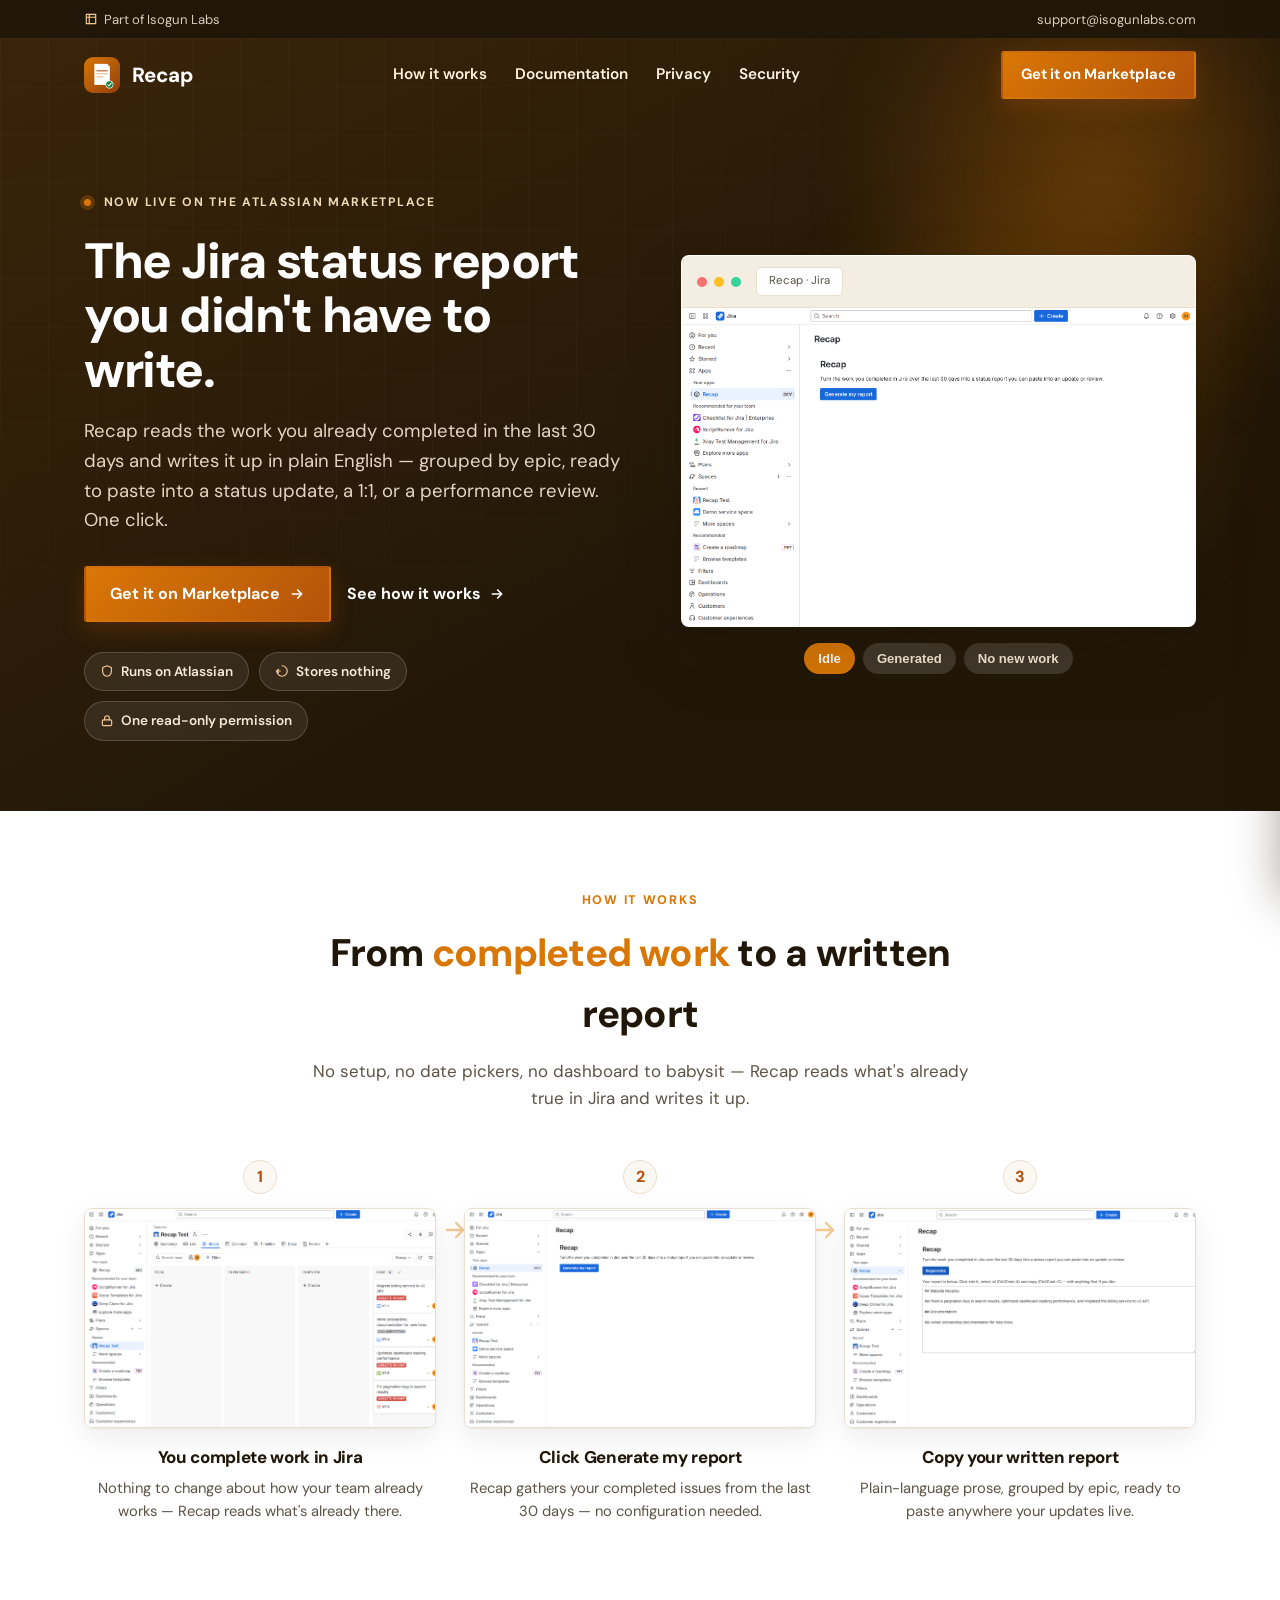
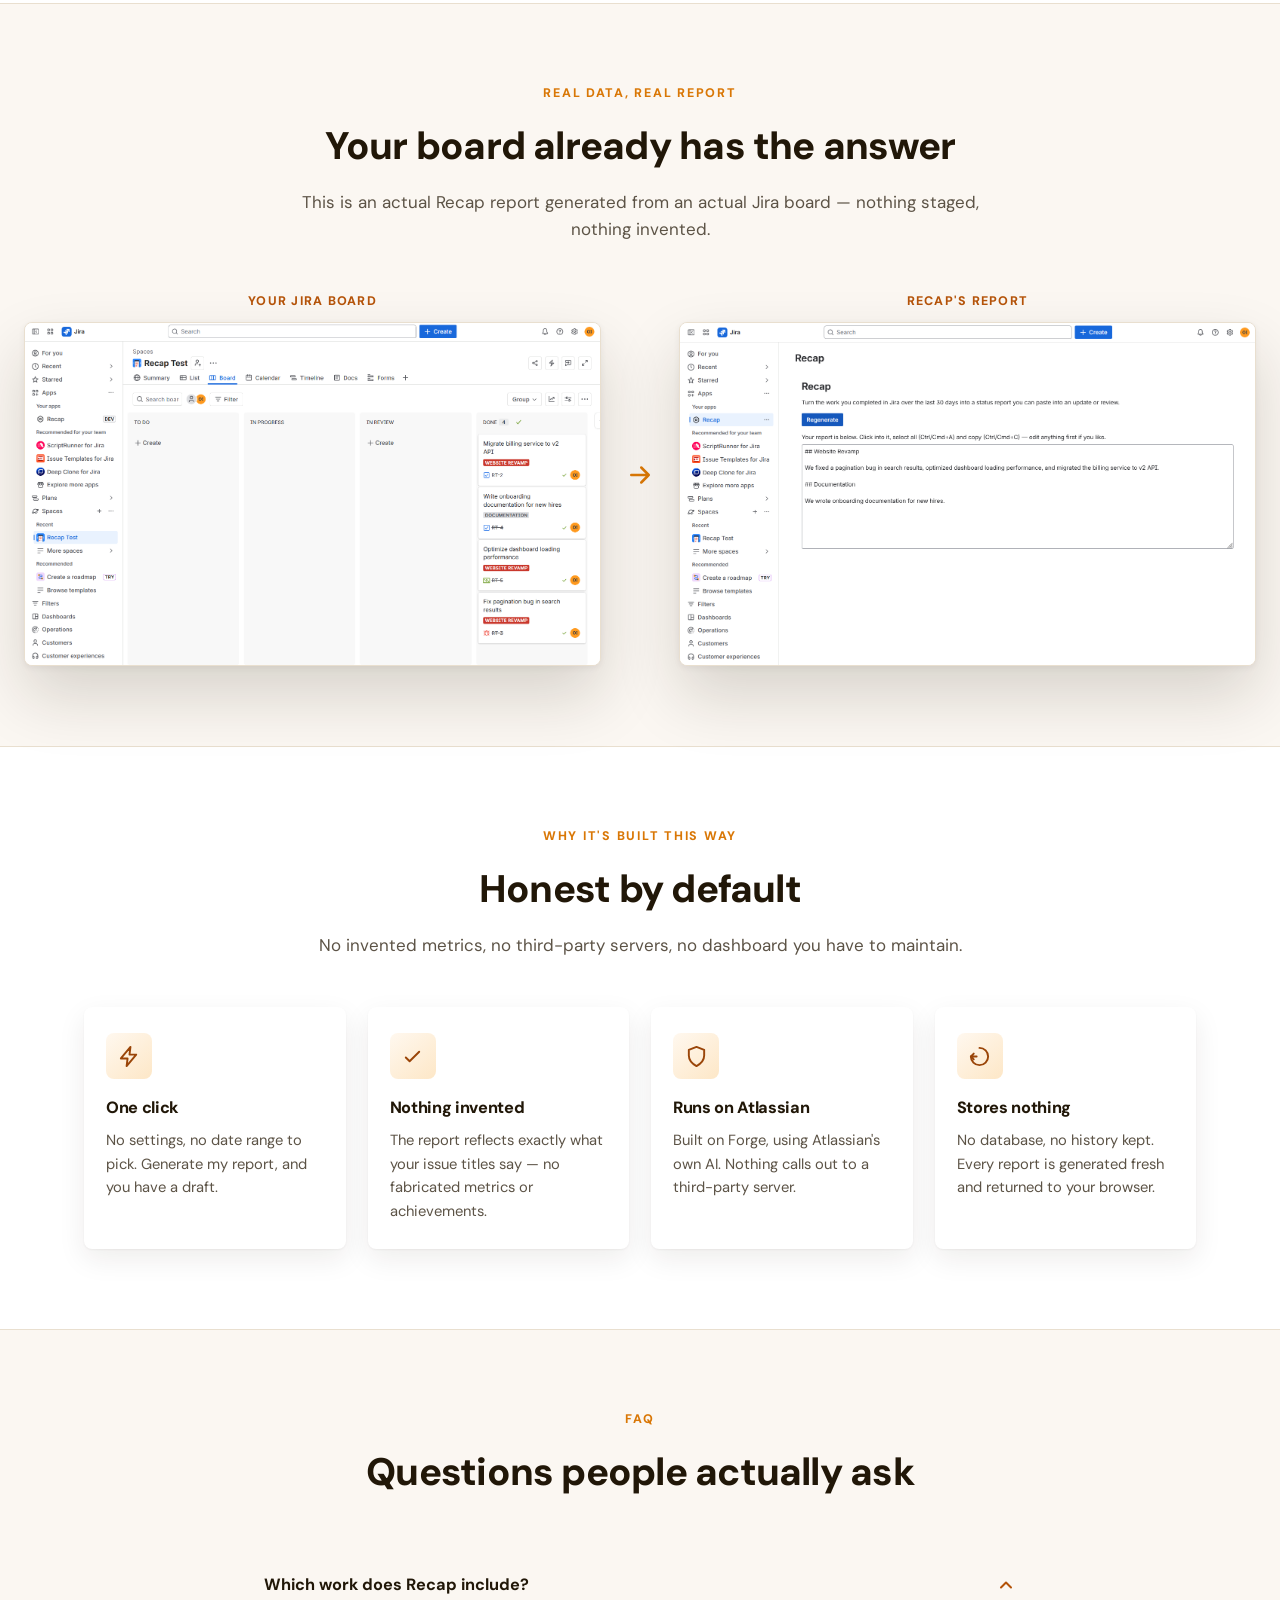
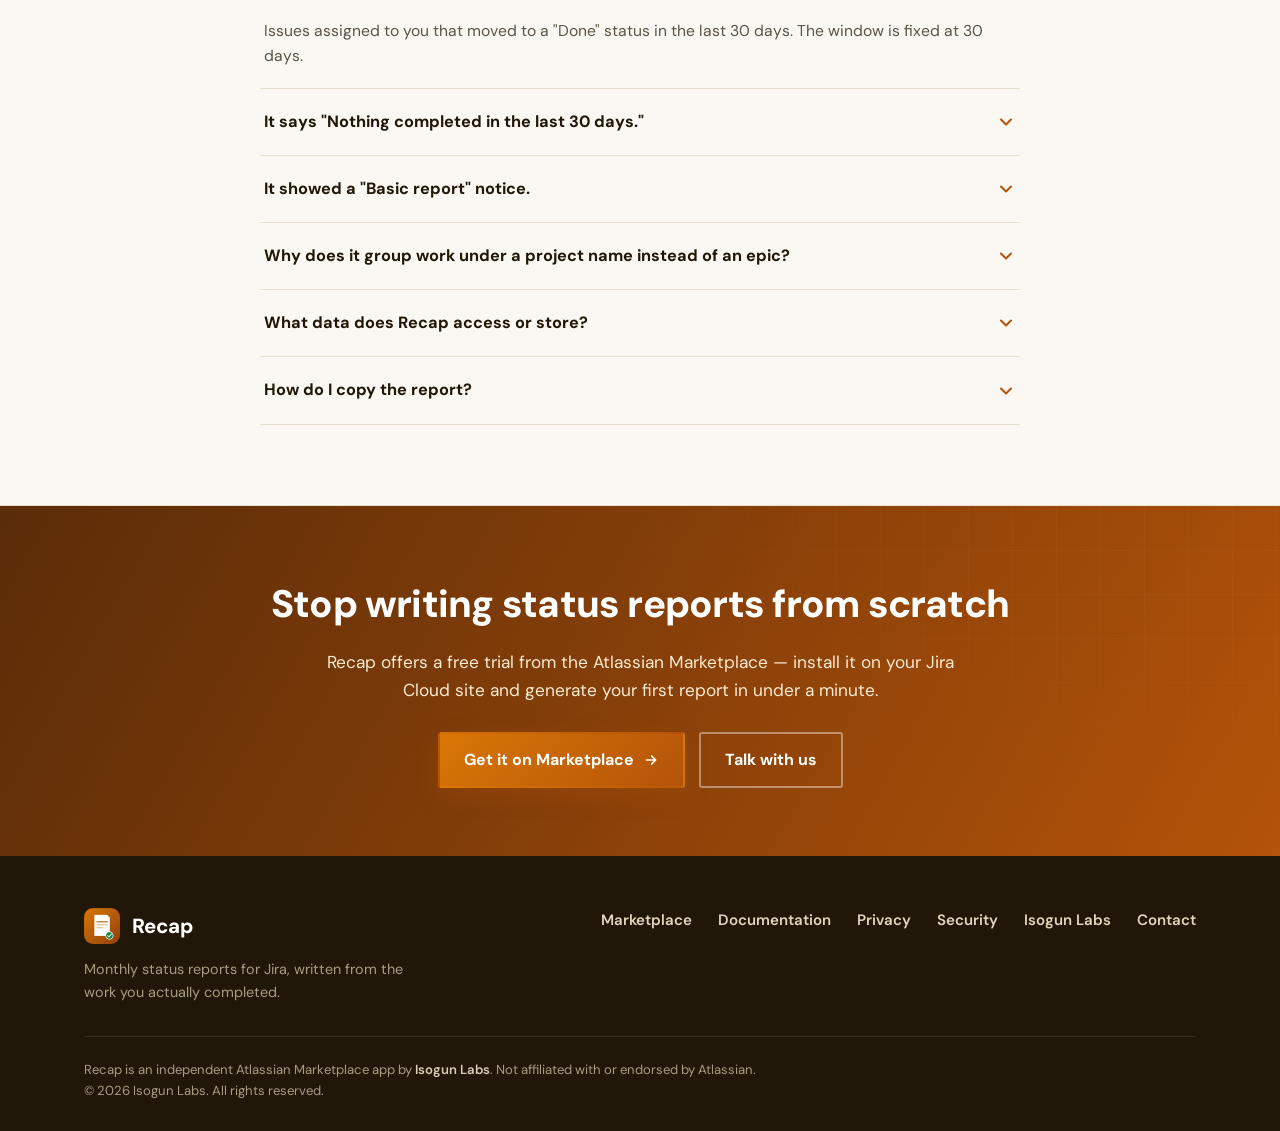
==== index.html @ 15d19c5f "Fix eyebrow dot detaching from text on mobile inline-flex was the wrong tool here: once the label te" ====
<!doctype html>
<html lang="en">
<head>
<meta charset="utf-8">
<meta name="viewport" content="width=device-width, initial-scale=1">
<meta name="color-scheme" content="light">
<meta name="author" content="Isogun Labs">
<meta name="theme-color" content="#211708">
<title>Recap — Jira Status Report App | One-Click Monthly Reports</title>
<meta name="description" content="Recap turns your completed Jira work into a written monthly status report in one click. Runs entirely on Atlassian, and stores nothing.">
<link rel="canonical" href="https://recap.isogunlabs.com/">

<meta property="og:type" content="website">
<meta property="og:title" content="Recap — Jira Status Report App">
<meta property="og:description" content="Turn completed Jira work into a written monthly status report in one click. Runs entirely on Atlassian and stores nothing.">
<meta property="og:url" content="https://recap.isogunlabs.com/">
<meta property="og:image" content="https://recap.isogunlabs.com/assets/img/recap-report.png">
<meta property="og:site_name" content="Recap">
<meta name="twitter:card" content="summary_large_image">
<meta name="twitter:site" content="@isogunlabs">
<meta name="twitter:title" content="Recap — Jira Status Report App">
<meta name="twitter:description" content="Turn completed Jira work into a written monthly status report in one click. Runs entirely on Atlassian and stores nothing.">
<meta name="twitter:image" content="https://recap.isogunlabs.com/assets/img/recap-report.png">

<link rel="icon" href="/assets/img/recap-logo.svg" type="image/svg+xml">
<link rel="icon" href="/assets/img/recap-logo-144.png" sizes="144x144" type="image/png">
<link rel="apple-touch-icon" href="/assets/img/recap-logo-144.png">

<link rel="preload" as="font" type="font/woff2" href="/assets/fonts/dm-sans-latin.woff2" crossorigin>
<link rel="preload" as="image" fetchpriority="high" href="/assets/img/recap-idle.png">

<script type="application/ld+json">
{
  "@context": "https://schema.org",
  "@graph": [
    {
      "@type": "SoftwareApplication",
      "name": "Recap — Monthly Status Reports for Jira",
      "applicationCategory": "BusinessApplication",
      "operatingSystem": "Atlassian Jira Cloud",
      "url": "https://recap.isogunlabs.com/",
      "installUrl": "https://marketplace.atlassian.com/2146687861",
      "downloadUrl": "https://marketplace.atlassian.com/2146687861",
      "image": "https://recap.isogunlabs.com/assets/img/recap-report.png",
      "description": "Recap turns your completed Jira work from the last 30 days into a written monthly status report in one click — grouped by epic, ready to paste into a status update or performance review. Runs entirely on Atlassian and stores nothing.",
      "publisher": { "@type": "Organization", "name": "Isogun Labs", "url": "https://isogunlabs.com/" }
    },
    {
      "@type": "FAQPage",
      "mainEntity": [
        {
          "@type": "Question", "name": "Which work does Recap include?",
          "acceptedAnswer": { "@type": "Answer", "text": "Issues assigned to you that moved to a \"Done\" status in the last 30 days. The window is fixed at 30 days." }
        },
        {
          "@type": "Question", "name": "It says “Nothing completed in the last 30 days.”",
          "acceptedAnswer": { "@type": "Answer", "text": "That means no issues assigned to you reached a Done status in that window. Recap won’t invent a report — complete some work and generate again." }
        },
        {
          "@type": "Question", "name": "What data does Recap access or store?",
          "acceptedAnswer": { "@type": "Answer", "text": "It reads only your completed issues’ titles, epic or project, and completion date, using a single read-only permission — and it stores nothing." }
        },
        {
          "@type": "Question", "name": "Why does it group work under a project name instead of an epic?",
          "acceptedAnswer": { "@type": "Answer", "text": "Issues that aren’t linked to an epic are grouped under their project instead, so nothing is dropped." }
        }
      ]
    }
  ]
}
</script>

<link rel="stylesheet" href="/assets/css/site.css?v=9">
</head>
<body>

<div class="util">
  <div class="wrap">
    <div class="u-left">
      <svg viewBox="0 0 24 24" fill="none" stroke="currentColor" stroke-width="2" stroke-linecap="round" stroke-linejoin="round" aria-hidden="true"><path d="M4 4h16v16H4z"/><path d="M4 9h16M9 4v16"/></svg>
      <a href="https://isogunlabs.com/">Part of Isogun Labs</a>
    </div>
    <div class="u-right"><a href="mailto:support@isogunlabs.com">support@isogunlabs.com</a></div>
  </div>
</div>

<nav class="nav">
  <div class="wrap">
    <a class="logo" href="/">
      <img src="/assets/img/recap-logo-144.png" alt="" width="36" height="36">
      <b>Recap</b>
    </a>
    <div class="nav-mid">
      <a href="#how">How it works</a>
      <a href="docs.html">Documentation</a>
      <a href="privacy.html">Privacy</a>
      <a href="security.html">Security</a>
    </div>
    <div class="nav-right">
      <a class="btn btn-amber btn-sm" href="https://marketplace.atlassian.com/2146687861" target="_blank" rel="noopener">Get it on Marketplace</a>
      <button class="hamburger" aria-label="Open menu" aria-expanded="false" aria-controls="mobile-drawer">
        <span></span><span></span><span></span>
      </button>
    </div>
  </div>
</nav>

<div class="drawer-overlay"></div>
<aside class="drawer" id="mobile-drawer">
  <div class="d-head">
    <a class="logo" href="/">
      <img src="/assets/img/recap-logo-144.png" alt="" width="32" height="32">
      <b>Recap</b>
    </a>
    <button class="d-close" aria-label="Close menu">
      <svg viewBox="0 0 24 24" fill="none" stroke="currentColor" stroke-width="2.2" stroke-linecap="round" stroke-linejoin="round"><path d="M6 6l12 12M18 6 6 18"/></svg>
    </button>
  </div>
  <nav>
    <a class="d-link" href="#how">How it works</a>
    <a class="d-link" href="docs.html">Documentation</a>
    <a class="d-link" href="privacy.html">Privacy</a>
    <a class="d-link" href="security.html">Security</a>
  </nav>
  <a class="btn btn-amber" href="https://marketplace.atlassian.com/2146687861" target="_blank" rel="noopener">Get it on Marketplace</a>
</aside>

<header class="hero">
  <div class="hero-facets" aria-hidden="true"></div>
  <div class="hero-glow" aria-hidden="true"></div>
  <div class="wrap">
    <div class="hero-copy">
      <span class="eyebrow"><span class="dot"></span> Now live on the Atlassian Marketplace</span>
      <h1>The Jira status report you didn't have to write.</h1>
      <p class="lead">Recap reads the work you already completed in the last 30 days and writes it up in plain English — grouped by epic, ready to paste into a status update, a 1:1, or a performance review. One click.</p>
      <div class="hero-actions">
        <a class="btn btn-amber" href="https://marketplace.atlassian.com/2146687861" target="_blank" rel="noopener">Get it on Marketplace
          <svg aria-hidden="true" viewBox="0 0 24 24" fill="none" stroke="currentColor" stroke-width="2.5" stroke-linecap="round" stroke-linejoin="round"><path d="M5 12h14M13 6l6 6-6 6"/></svg>
        </a>
        <a class="btn-text" href="#how">See how it works
          <svg aria-hidden="true" viewBox="0 0 24 24" fill="none" stroke="currentColor" stroke-width="2.5" stroke-linecap="round" stroke-linejoin="round"><path d="M5 12h14M13 6l6 6-6 6"/></svg>
        </a>
      </div>
      <ul class="trust-chips">
        <li><svg viewBox="0 0 24 24" fill="none" stroke="currentColor" stroke-width="2" stroke-linecap="round" stroke-linejoin="round" aria-hidden="true"><path d="M12 3 4.5 6v6c0 5 3.4 8.5 7.5 9 4.1-.5 7.5-4 7.5-9V6L12 3Z"/></svg> Runs on Atlassian</li>
        <li><svg viewBox="0 0 24 24" fill="none" stroke="currentColor" stroke-width="2" stroke-linecap="round" stroke-linejoin="round" aria-hidden="true"><path d="M3 12a9 9 0 1 0 9-9"/><path d="M3 12h6M3 12l3-3M3 12l3 3"/></svg> Stores nothing</li>
        <li><svg viewBox="0 0 24 24" fill="none" stroke="currentColor" stroke-width="2" stroke-linecap="round" stroke-linejoin="round" aria-hidden="true"><rect x="4" y="10" width="16" height="10" rx="2"/><path d="M8 10V7a4 4 0 0 1 8 0v3"/></svg> One read-only permission</li>
      </ul>
    </div>

    <div class="showcase-frame">
      <div class="mock">
        <div class="bar" aria-hidden="true"><i class="r"></i><i class="y"></i><i class="g"></i><span class="url">Recap · Jira</span></div>
        <div class="shot-stage">
          <img class="active" src="/assets/img/recap-idle.png" width="1523" height="943" alt="Recap's idle screen in Jira, showing a single Generate my report button." loading="eager" fetchpriority="high" decoding="async">
          <img src="/assets/img/recap-report.png" width="1522" height="907" alt="Recap showing a generated status report grouped under Website Revamp and Documentation, ready to copy.">
          <img src="/assets/img/recap-empty.png" width="1519" height="881" alt="Recap's empty state, saying nothing was completed in the last 30 days.">
        </div>
      </div>
      <div class="shot-tabs">
        <button class="active" type="button">Idle</button>
        <button type="button">Generated</button>
        <button type="button">No new work</button>
      </div>
    </div>
  </div>
</header>

<section class="block reveal" id="how">
  <div class="wrap">
    <div class="section-head">
      <div class="kicker">How it works</div>
      <h2>From <span class="amber">completed work</span> to a written report</h2>
      <p>No setup, no date pickers, no dashboard to babysit — Recap reads what's already true in Jira and writes it up.</p>
    </div>
    <div class="flow">
      <div class="flow-step">
        <div class="num">1</div>
        <div class="flow-shot"><img src="/assets/img/board-done.png" width="1521" height="907" alt="A Jira board's Done column showing four completed tickets." loading="lazy" decoding="async"></div>
        <h3>You complete work in Jira</h3>
        <p>Nothing to change about how your team already works — Recap reads what's already there.</p>
      </div>
      <div class="flow-arrow" style="left:calc(33.33% - 14px);" aria-hidden="true">
        <svg viewBox="0 0 24 24" fill="none" stroke="currentColor" stroke-width="2" stroke-linecap="round" stroke-linejoin="round"><path d="M5 12h14M13 6l6 6-6 6"/></svg>
      </div>
      <div class="flow-step">
        <div class="num">2</div>
        <div class="flow-shot"><img src="/assets/img/recap-idle.png" width="1523" height="943" alt="Clicking Generate my report inside Recap in Jira." loading="lazy" decoding="async"></div>
        <h3>Click Generate my report</h3>
        <p>Recap gathers your completed issues from the last 30 days — no configuration needed.</p>
      </div>
      <div class="flow-arrow" style="left:calc(66.66% - 14px);" aria-hidden="true">
        <svg viewBox="0 0 24 24" fill="none" stroke="currentColor" stroke-width="2" stroke-linecap="round" stroke-linejoin="round"><path d="M5 12h14M13 6l6 6-6 6"/></svg>
      </div>
      <div class="flow-step">
        <div class="num">3</div>
        <div class="flow-shot"><img src="/assets/img/recap-report.png" width="1522" height="907" alt="A finished status report generated by Recap, grouped by epic." loading="lazy" decoding="async"></div>
        <h3>Copy your written report</h3>
        <p>Plain-language prose, grouped by epic, ready to paste anywhere your updates live.</p>
      </div>
    </div>
  </div>
</section>

<section class="block reveal" style="background:var(--panel); border-top:1px solid var(--line); border-bottom:1px solid var(--line);">
  <div class="wrap wrap-wide">
    <div class="section-head">
      <div class="kicker">Real data, real report</div>
      <h2>Your board already has the answer</h2>
      <p>This is an actual Recap report generated from an actual Jira board — nothing staged, nothing invented.</p>
    </div>
    <div class="split">
      <div>
        <div class="split-label">Your Jira board</div>
        <div class="split-shot"><img src="/assets/img/board-done.png" width="1521" height="907" alt="Jira Done column with tickets: migrate billing service to v2 API, write onboarding documentation, optimize dashboard loading performance, fix pagination bug in search results." loading="lazy" decoding="async"></div>
      </div>
      <div class="split-arrow" aria-hidden="true">
        <svg viewBox="0 0 24 24" fill="none" stroke="currentColor" stroke-width="2" stroke-linecap="round" stroke-linejoin="round"><path d="M5 12h14M13 6l6 6-6 6"/></svg>
      </div>
      <div>
        <div class="split-label">Recap's report</div>
        <div class="split-shot"><img src="/assets/img/recap-report.png" width="1522" height="907" alt="Recap's written report describing the same four tickets in plain English, grouped by Website Revamp and Documentation." loading="lazy" decoding="async"></div>
      </div>
    </div>
  </div>
</section>

<section class="block reveal">
  <div class="wrap">
    <div class="section-head">
      <div class="kicker">Why it's built this way</div>
      <h2>Honest by default</h2>
      <p>No invented metrics, no third-party servers, no dashboard you have to maintain.</p>
    </div>
    <div class="principles">
      <div class="principle">
        <div class="ic" aria-hidden="true"><svg viewBox="0 0 24 24" fill="none" stroke="currentColor" stroke-width="2" stroke-linecap="round" stroke-linejoin="round"><path d="M13 2 3 14h7l-1 8 10-12h-7l1-8Z"/></svg></div>
        <h3>One click</h3>
        <p>No settings, no date range to pick. Generate my report, and you have a draft.</p>
      </div>
      <div class="principle">
        <div class="ic" aria-hidden="true"><svg viewBox="0 0 24 24" fill="none" stroke="currentColor" stroke-width="2" stroke-linecap="round" stroke-linejoin="round"><path d="m5 13 4 4L19 7"/></svg></div>
        <h3>Nothing invented</h3>
        <p>The report reflects exactly what your issue titles say — no fabricated metrics or achievements.</p>
      </div>
      <div class="principle">
        <div class="ic" aria-hidden="true"><svg viewBox="0 0 24 24" fill="none" stroke="currentColor" stroke-width="2" stroke-linecap="round" stroke-linejoin="round"><path d="M12 2 4 5v6c0 5 3.4 8.5 8 11 4.6-2.5 8-6 8-11V5l-8-3Z"/></svg></div>
        <h3>Runs on Atlassian</h3>
        <p>Built on Forge, using Atlassian's own AI. Nothing calls out to a third-party server.</p>
      </div>
      <div class="principle">
        <div class="ic" aria-hidden="true"><svg viewBox="0 0 24 24" fill="none" stroke="currentColor" stroke-width="2" stroke-linecap="round" stroke-linejoin="round"><path d="M3 12a9 9 0 1 0 9-9"/><path d="M3 12h6M3 12l3-3M3 12l3 3"/></svg></div>
        <h3>Stores nothing</h3>
        <p>No database, no history kept. Every report is generated fresh and returned to your browser.</p>
      </div>
    </div>
  </div>
</section>

<section class="block reveal" style="background:var(--panel); border-top:1px solid var(--line); border-bottom:1px solid var(--line);">
  <div class="wrap">
    <div class="section-head">
      <div class="kicker">FAQ</div>
      <h2>Questions people actually ask</h2>
    </div>
    <div class="faq-list">
      <details class="faq-item" open>
        <summary>Which work does Recap include?
          <svg class="chev" viewBox="0 0 24 24" fill="none" stroke="currentColor" stroke-width="2.4" stroke-linecap="round" stroke-linejoin="round" aria-hidden="true"><path d="m6 9 6 6 6-6"/></svg>
        </summary>
        <p>Issues assigned to you that moved to a "Done" status in the last 30 days. The window is fixed at 30 days.</p>
      </details>
      <details class="faq-item">
        <summary>It says "Nothing completed in the last 30 days."
          <svg class="chev" viewBox="0 0 24 24" fill="none" stroke="currentColor" stroke-width="2.4" stroke-linecap="round" stroke-linejoin="round" aria-hidden="true"><path d="m6 9 6 6 6-6"/></svg>
        </summary>
        <p>That means no issues assigned to you reached a Done status in that window. Recap won't invent a report — complete some work and generate again.</p>
      </details>
      <details class="faq-item">
        <summary>It showed a "Basic report" notice.
          <svg class="chev" viewBox="0 0 24 24" fill="none" stroke="currentColor" stroke-width="2.4" stroke-linecap="round" stroke-linejoin="round" aria-hidden="true"><path d="m6 9 6 6 6-6"/></svg>
        </summary>
        <p>If the AI writer is momentarily unavailable, Recap falls back to a plain summary of your completed work so you're never left empty-handed. Try again in a moment for the written version.</p>
      </details>
      <details class="faq-item">
        <summary>Why does it group work under a project name instead of an epic?
          <svg class="chev" viewBox="0 0 24 24" fill="none" stroke="currentColor" stroke-width="2.4" stroke-linecap="round" stroke-linejoin="round" aria-hidden="true"><path d="m6 9 6 6 6-6"/></svg>
        </summary>
        <p>Issues that aren't linked to an epic (no parent) are grouped under their project instead, so nothing is dropped.</p>
      </details>
      <details class="faq-item">
        <summary>What data does Recap access or store?
          <svg class="chev" viewBox="0 0 24 24" fill="none" stroke="currentColor" stroke-width="2.4" stroke-linecap="round" stroke-linejoin="round" aria-hidden="true"><path d="m6 9 6 6 6-6"/></svg>
        </summary>
        <p>It reads only your completed issues' titles, epic or project, and completion date, using a single read-only permission — and it stores nothing. See the <a href="privacy.html">privacy policy</a> for detail.</p>
      </details>
      <details class="faq-item">
        <summary>How do I copy the report?
          <svg class="chev" viewBox="0 0 24 24" fill="none" stroke="currentColor" stroke-width="2.4" stroke-linecap="round" stroke-linejoin="round" aria-hidden="true"><path d="m6 9 6 6 6-6"/></svg>
        </summary>
        <p>Click inside the report box, press Ctrl/Cmd&nbsp;+&nbsp;A to select all, then Ctrl/Cmd&nbsp;+&nbsp;C to copy.</p>
      </details>
    </div>
  </div>
</section>

<section class="cta reveal">
  <div class="cta-facets" aria-hidden="true"></div>
  <div class="wrap">
    <h2>Stop writing status reports from scratch</h2>
    <p>Recap offers a free trial from the Atlassian Marketplace — install it on your Jira Cloud site and generate your first report in under a minute.</p>
    <div class="cta-actions">
      <a class="btn btn-amber" href="https://marketplace.atlassian.com/2146687861" target="_blank" rel="noopener">Get it on Marketplace
        <svg aria-hidden="true" viewBox="0 0 24 24" fill="none" stroke="currentColor" stroke-width="2.5" stroke-linecap="round" stroke-linejoin="round"><path d="M5 12h14M13 6l6 6-6 6"/></svg>
      </a>
      <a class="btn btn-ghost-light" href="mailto:support@isogunlabs.com">Talk with us</a>
    </div>
  </div>
</section>

<footer>
  <div class="wrap">
    <div class="foot-top">
      <div class="foot-brand">
        <a class="logo" href="/">
          <img src="/assets/img/recap-logo-144.png" alt="" width="32" height="32">
          <b>Recap</b>
        </a>
        <p>Monthly status reports for Jira, written from the work you actually completed.</p>
      </div>
      <div class="foot-links">
        <a href="https://marketplace.atlassian.com/2146687861" target="_blank" rel="noopener">Marketplace</a>
        <a href="docs.html">Documentation</a>
        <a href="privacy.html">Privacy</a>
        <a href="security.html">Security</a>
        <a href="https://isogunlabs.com/">Isogun Labs</a>
        <a href="mailto:support@isogunlabs.com">Contact</a>
      </div>
    </div>
    <div class="foot-bottom">
      Recap is an independent Atlassian Marketplace app by <a href="https://isogunlabs.com/">Isogun Labs</a>. Not affiliated with or endorsed by Atlassian.<br>
      © 2026 Isogun Labs. All rights reserved.
    </div>
  </div>
</footer>

<script src="/assets/js/site.js?v=9" defer></script>
</body>
</html>
---- assets/css/site.css ----
/* ============================================================
   Recap — shared site styles
   ============================================================ */
@font-face {
  font-family: 'DM Sans';
  font-style: normal;
  font-weight: 400 800;
  font-display: swap;
  src: url('/assets/fonts/dm-sans-latin.woff2') format('woff2');
  unicode-range: U+0000-00FF, U+0131, U+0152-0153, U+02BB-02BC, U+02C6, U+02DA, U+02DC, U+0304, U+0308, U+0329, U+2000-206F, U+20AC, U+2122, U+2191, U+2193, U+2212, U+2215, U+FEFF, U+FFFD;
}
@font-face {
  font-family: 'DM Sans';
  font-style: normal;
  font-weight: 400 800;
  font-display: swap;
  src: url('/assets/fonts/dm-sans-latin-ext.woff2') format('woff2');
  unicode-range: U+0100-02BA, U+02BD-02C5, U+02C7-02CC, U+02CE-02D7, U+02DD-02FF, U+0304, U+0308, U+0329, U+1D00-1DBF, U+1E00-1E9F, U+1EF2-1EFF, U+2020, U+20A0-20AB, U+20AD-20C0, U+2113, U+2C60-2C7F, U+A720-A7FF;
}

:root {
  --amber-50:#FFF8EF; --amber-100:#FDE7C7; --amber-200:#F5C892; --amber-400:#D97706;
  --amber:#B45309; --amber-600:#9A4508; --amber-900:#5A2C08;
  --ink:#211708; --body:#5C5346; --bg:#FFFFFF; --panel:#FBF7F2; --panel-2:#F3E7D6;
  --line:#E9DFCF; --white:#FFFFFF; --green:#15803D; --green-bg:#E7F4EC;
  --shadow:0 1px 2px rgba(33,23,8,.05), 0 10px 28px rgba(33,23,8,.08);
  --shadow-lg:0 2px 6px rgba(33,23,8,.06), 0 30px 64px rgba(33,23,8,.16);
  --maxw:1160px;
  --ff:'DM Sans',-apple-system,BlinkMacSystemFont,"Segoe UI",Roboto,Helvetica,Arial,sans-serif;
}
* { box-sizing: border-box; }
html { scroll-behavior: smooth; }
body { margin:0; font-family:var(--ff); color:var(--ink); background:var(--bg); line-height:1.6; -webkit-font-smoothing:antialiased; text-rendering:optimizeLegibility; overflow-x:hidden; }
a { color:inherit; }
img { max-width:100%; display:block; }
.wrap { max-width:var(--maxw); margin:0 auto; padding:0 24px; }
.wrap-wide { max-width:1360px; }
:focus-visible { outline:2px solid var(--amber-400); outline-offset:3px; border-radius:4px; }
h1,h2,h3 { letter-spacing:-.02em; }
.amber { color:var(--amber-400); }
code { background:var(--panel); border:1px solid var(--line); padding:.1em .4em; border-radius:4px; font-size:.9em; }
pre { background:#241A0B; color:#F9F1E4; border-radius:10px; padding:16px 18px; overflow-x:auto; font-size:.85rem; line-height:1.5; }
pre code { background:none; border:0; color:inherit; padding:0; }
table { border-collapse:collapse; width:100%; margin:12px 0; font-size:.95rem; }
th, td { text-align:left; padding:10px 12px; border-bottom:1px solid var(--line); vertical-align:top; }
th { background:var(--panel); font-weight:700; }

/* buttons */
.btn { display:inline-flex; align-items:center; gap:9px; font-size:1rem; font-weight:700; text-decoration:none; padding:13px 24px; border-radius:3px; transition:transform .16s, box-shadow .25s, background .2s, color .2s; cursor:pointer; border:2px solid transparent; }
.btn svg { width:16px; height:16px; transition:transform .2s; }
.btn-amber { color:#fff; background:linear-gradient(135deg,var(--amber-400),var(--amber)); box-shadow:0 8px 22px rgba(180,83,9,.28); }
.btn-amber:hover { box-shadow:0 10px 26px rgba(180,83,9,.36); transform:translateY(-2px); }
.btn-amber:hover svg { transform:translateX(4px); }
.btn-ghost { color:var(--ink); border-color:var(--line); background:var(--white); }
.btn-ghost:hover { border-color:var(--amber-400); color:var(--amber); }
.btn-ghost-light { color:#fff; border-color:rgba(255,255,255,.4); background:transparent; }
.btn-ghost-light:hover { border-color:#fff; }
.btn-text { display:inline-flex; align-items:center; gap:8px; font-weight:700; text-decoration:none; color:var(--amber); }
.btn-text svg { width:16px; height:16px; transition:transform .2s; }
.btn-text:hover svg { transform:translateX(4px); }
.btn-sm { padding:10px 18px; font-size:.92rem; }

/* utility bar */
.util { background:var(--ink); color:#D9CDB8; font-size:.82rem; }
.util .wrap { display:flex; align-items:center; justify-content:space-between; height:38px; }
.util a { color:#D9CDB8; text-decoration:none; }
.util .u-left a:hover, .util .u-right a:hover { color:#fff; }
.util .u-left { display:flex; align-items:center; gap:6px; }
.util .u-left svg { width:14px; height:14px; color:var(--amber-200); }

/* nav */
.nav { position:sticky; top:0; z-index:60; background:transparent; box-shadow:0 1px 0 rgba(255,255,255,0); transition:background .4s ease, box-shadow .4s ease; }
.nav .wrap { display:flex; align-items:center; justify-content:space-between; height:74px; transition:height .3s ease; }
.nav.scrolled, .nav.nav-solid { background:linear-gradient(135deg,var(--amber-400),var(--amber-900)); box-shadow:0 10px 28px rgba(33,23,8,.28); }
.nav.scrolled .wrap, .nav.nav-solid .wrap { height:60px; }
.logo { display:inline-flex; align-items:center; gap:12px; text-decoration:none; }
.logo img { height:36px; width:auto; flex:none; display:block; border-radius:9px; }
.logo b { color:#fff; font-size:1.28rem; font-weight:800; letter-spacing:-.01em; }
.nav-mid { display:flex; align-items:center; gap:28px; }
.nav-mid a { color:#FFF3E0; text-decoration:none; font-weight:600; font-size:.96rem; padding:6px 0; border-bottom:2px solid transparent; transition:border-color .2s,color .2s; }
.nav-mid a:hover, .nav-mid a.active { border-color:#fff; }
.nav-right { display:flex; align-items:center; gap:14px; }
.hamburger { display:none; background:none; border:0; cursor:pointer; padding:8px; }
.hamburger span { display:block; width:22px; height:2px; background:#fff; border-radius:2px; margin:5px 0; transition:transform .3s ease, opacity .2s ease; }
.hamburger.open span:nth-child(1){ transform:translateY(7px) rotate(45deg); }
.hamburger.open span:nth-child(2){ opacity:0; }
.hamburger.open span:nth-child(3){ transform:translateY(-7px) rotate(-45deg); }
.drawer-overlay { position:fixed; inset:0; background:rgba(33,23,8,.5); opacity:0; visibility:hidden; transition:opacity .3s ease, visibility .3s ease; z-index:90; }
.drawer-overlay.open { opacity:1; visibility:visible; }
.drawer { position:fixed; top:0; right:0; height:100%; width:min(300px,86vw); background:linear-gradient(160deg,var(--amber-400),var(--amber-900)); box-shadow:-14px 0 44px rgba(33,23,8,.4); transform:translateX(105%); transition:transform .32s cubic-bezier(.4,0,.2,1); z-index:100; display:flex; flex-direction:column; padding:20px 22px 26px; }
.drawer.open { transform:none; }
.drawer .d-head { display:flex; align-items:center; justify-content:space-between; margin-bottom:18px; }
.drawer .d-close { background:none; border:0; color:#fff; cursor:pointer; padding:6px; line-height:0; }
.drawer .d-close svg { width:24px; height:24px; }
.drawer nav { display:flex; flex-direction:column; }
.drawer a.d-link { display:block; color:#fff; text-decoration:none; font-weight:600; font-size:1.05rem; padding:14px 2px; border-bottom:1px solid rgba(255,255,255,.16); }
.drawer .btn { margin-top:20px; justify-content:center; }
body.drawer-open { overflow:hidden; }
@media (max-width:820px){ .nav-mid{ display:none; } .util{ display:none; } .hamburger{ display:block; } .nav-right .btn-amber{ display:none; } }

/* hero */
.hero { position:relative; margin-top:-74px; padding-top:74px; background:linear-gradient(150deg,#3A2409,var(--ink) 65%); color:#fff; overflow:hidden; }
.hero-facets { position:absolute; inset:0; opacity:.5; background-image:linear-gradient(rgba(255,255,255,.05) 1px,transparent 1px),linear-gradient(90deg,rgba(255,255,255,.05) 1px,transparent 1px); background-size:48px 48px; mask-image:radial-gradient(ellipse 75% 90% at 20% 20%,#000 30%,transparent 75%); -webkit-mask-image:radial-gradient(ellipse 75% 90% at 20% 20%,#000 30%,transparent 75%); }
.hero-glow { position:absolute; width:520px; height:520px; border-radius:50%; background:radial-gradient(circle,rgba(217,119,6,.35),transparent 70%); filter:blur(30px); top:-120px; right:-80px; animation:float 9s ease-in-out infinite; }
@keyframes float { 0%,100%{ transform:translate(0,0); } 50%{ transform:translate(-24px,26px); } }
.hero .wrap { position:relative; z-index:1; padding:76px 24px 70px; display:grid; grid-template-columns:1.05fr 1fr; gap:56px; align-items:center; }
.eyebrow { font-size:.76rem; font-weight:700; letter-spacing:.14em; text-transform:uppercase; color:#F0D9B5; }
.eyebrow .dot { display:inline-block; width:7px; height:7px; margin-right:8px; border-radius:50%; background:var(--amber-400); box-shadow:0 0 0 4px rgba(217,119,6,.25); vertical-align:middle; }
.hero h1 { font-size:clamp(2rem,4.4vw,3.1rem); line-height:1.1; font-weight:800; margin:20px 0 0; letter-spacing:-.03em; }
.hero .lead { font-size:clamp(1.02rem,1.5vw,1.16rem); color:#E3D6C0; max-width:50ch; margin:20px 0 0; }
.hero-actions { display:flex; flex-wrap:wrap; align-items:center; gap:16px; margin-top:30px; }
.hero-actions .btn-text { color:#fff; }
.trust-chips { list-style:none; display:flex; flex-wrap:wrap; gap:10px; padding:0; margin:30px 0 0; }
.trust-chips li { display:inline-flex; align-items:center; gap:7px; background:rgba(255,255,255,.08); border:1px solid rgba(255,255,255,.16); border-radius:999px; padding:8px 15px; font-size:.85rem; font-weight:600; color:#F5E9D5; }
.trust-chips svg { width:14px; height:14px; color:var(--amber-200); flex:none; }

/* hero screenshot showcase */
.showcase-frame { position:relative; }
.showcase-frame::before { content:""; position:absolute; inset:-8% -6% -14% -6%; background:radial-gradient(60% 60% at 65% 35%,rgba(217,119,6,.28),transparent 70%); filter:blur(38px); z-index:-1; }
.mock { border-radius:8px; overflow:hidden; border:1px solid rgba(255,255,255,.14); box-shadow:var(--shadow-lg); background:var(--white); position:relative; }
.mock .bar { display:flex; align-items:center; gap:7px; padding:11px 15px; background:#F4EEE2; border-bottom:1px solid var(--line); }
.mock .bar i { width:10px; height:10px; border-radius:50%; }
.mock .bar .r{background:#F87171;} .mock .bar .y{background:#FBBF24;} .mock .bar .g{background:#34D399;}
.mock .bar .url { margin-left:8px; font-size:.72rem; color:var(--body); background:var(--white); border:1px solid var(--line); border-radius:6px; padding:4px 12px; }
.shot-stage { position:relative; aspect-ratio:1523/943; background:var(--white); }
.shot-stage img { position:absolute; inset:0; width:100%; height:100%; object-fit:cover; object-position:top left; opacity:0; transition:opacity .5s ease; }
.shot-stage img.active { opacity:1; }
.shot-tabs { display:flex; gap:8px; margin-top:16px; justify-content:center; }
.shot-tabs button { border:0; background:rgba(255,255,255,.14); color:#F5E9D5; font-size:.82rem; font-weight:700; padding:8px 14px; border-radius:999px; cursor:pointer; transition:background .2s, color .2s; }
.shot-tabs button.active, .shot-tabs button:hover { background:var(--amber-400); color:#fff; }

/* section scaffolding */
section.block { padding:80px 0; }
.kicker { font-size:.78rem; font-weight:800; letter-spacing:.14em; text-transform:uppercase; color:var(--amber-400); }
.section-head { max-width:680px; margin:0 auto 48px; text-align:center; }
.section-head h2 { font-size:clamp(1.7rem,3.4vw,2.4rem); font-weight:800; margin:12px 0 12px; }
.section-head p { color:var(--body); font-size:1.06rem; margin:0; }

/* how it works — flow steps */
.flow { display:grid; grid-template-columns:repeat(3,1fr); gap:28px; position:relative; }
.flow-step { text-align:center; }
.flow-step .num { width:34px; height:34px; border-radius:50%; background:var(--panel); border:1px solid var(--line); color:var(--amber); font-weight:800; display:grid; place-items:center; margin:0 auto 14px; }
.flow-shot { border-radius:8px; overflow:hidden; border:1px solid var(--line); box-shadow:var(--shadow); aspect-ratio:16/10; position:relative; margin-bottom:16px; }
.flow-shot img { width:100%; height:100%; object-fit:cover; object-position:top left; }
.flow-step h3 { margin:0 0 6px; font-size:1.06rem; font-weight:800; color:var(--ink); }
.flow-step p { margin:0; color:var(--body); font-size:.92rem; line-height:1.55; }
.flow-arrow { position:absolute; top:56px; width:28px; height:28px; color:var(--amber-200); }
.flow-arrow svg { width:100%; height:100%; }

/* principle / feature grid */
.principles { display:grid; grid-template-columns:repeat(4,1fr); gap:22px; }
.principle { background:var(--white); border-radius:8px; padding:26px 22px; box-shadow:var(--shadow); transition:transform .2s, box-shadow .25s; }
.principle:hover { transform:translateY(-4px); box-shadow:var(--shadow-lg); }
.principle .ic { width:46px; height:46px; border-radius:8px; display:grid; place-items:center; background:linear-gradient(140deg,var(--amber-50),var(--amber-100)); color:var(--amber-600); margin-bottom:16px; }
.principle .ic svg { width:23px; height:23px; }
.principle h3 { margin:0 0 8px; font-size:1.02rem; font-weight:800; color:var(--ink); }
.principle p { margin:0; color:var(--body); font-size:.92rem; }

/* board → report split */
.split { display:grid; grid-template-columns:1fr auto 1fr; gap:24px; align-items:center; }
.split-shot { border-radius:8px; overflow:hidden; border:1px solid var(--line); box-shadow:var(--shadow-lg); background:var(--white); aspect-ratio:1521/907; }
.split-shot img { width:100%; height:100%; display:block; object-fit:cover; object-position:top; }
.split-arrow { color:var(--amber-400); flex:none; }
.split-arrow svg { width:30px; height:30px; }
.split-label { font-size:.78rem; font-weight:800; letter-spacing:.1em; text-transform:uppercase; color:var(--amber); margin-bottom:10px; text-align:center; }

@media (max-width:680px){
  .split { grid-template-columns:1fr; }
  .split-arrow { transform:rotate(90deg); margin:0 auto; }
}

/* FAQ accordion */
.faq-list { max-width:760px; margin:0 auto; }
.faq-item { border-bottom:1px solid var(--line); }
.faq-item summary { cursor:pointer; list-style:none; display:flex; align-items:center; justify-content:space-between; gap:16px; padding:20px 4px; font-weight:700; font-size:1.02rem; color:var(--ink); }
.faq-item summary::-webkit-details-marker { display:none; }
.faq-item summary .chev { flex:none; width:20px; height:20px; color:var(--amber); transition:transform .25s ease; }
.faq-item[open] summary .chev { transform:rotate(180deg); }
.faq-item p { margin:0 4px 20px; color:var(--body); font-size:.98rem; line-height:1.6; }

/* CTA band */
.cta { position:relative; background:linear-gradient(120deg,var(--amber-900),var(--amber)); color:#fff; overflow:hidden; }
.cta-facets { position:absolute; inset:0; opacity:.35; background-image:linear-gradient(rgba(255,255,255,.08) 1px,transparent 1px),linear-gradient(90deg,rgba(255,255,255,.08) 1px,transparent 1px); background-size:44px 44px; mask-image:radial-gradient(ellipse 80% 120% at 100% 0,#000 25%,transparent 72%); -webkit-mask-image:radial-gradient(ellipse 80% 120% at 100% 0,#000 25%,transparent 72%); }
.cta .wrap { position:relative; z-index:1; padding:68px 24px; text-align:center; }
.cta h2 { font-size:clamp(1.8rem,3.4vw,2.4rem); font-weight:800; margin:0 0 14px; }
.cta p { color:#FBEBD3; font-size:1.08rem; max-width:54ch; margin:0 auto 28px; }
.cta-actions { display:flex; flex-wrap:wrap; gap:14px; justify-content:center; }

/* pill / badge (legacy pages) */
.pill { display:inline-block; font-size:.8rem; font-weight:700; color:var(--green); background:var(--green-bg); border-radius:999px; padding:4px 13px; margin-bottom:14px; }

/* footer */
footer { background:var(--ink); color:#C9BCA2; }
footer .wrap { padding:52px 24px 30px; }
.foot-top { display:flex; flex-wrap:wrap; justify-content:space-between; gap:32px; margin-bottom:32px; }
.foot-brand .logo { margin-bottom:14px; }
.foot-brand p { color:#A99C82; font-size:.9rem; max-width:34ch; margin:0; }
.foot-links { display:flex; flex-wrap:wrap; gap:10px 26px; }
.foot-links a { color:#E3D6C0; text-decoration:none; font-size:.94rem; font-weight:600; }
.foot-links a:hover { color:#fff; }
.foot-bottom { border-top:1px solid rgba(255,255,255,.1); padding-top:22px; font-size:.82rem; color:#A99C82; line-height:1.6; }
.foot-bottom a { color:#D9CDB8; font-weight:600; text-decoration:none; }
.foot-bottom a:hover { color:#fff; }

/* legacy content pages (docs / privacy / security) */
.page-hero { position:relative; margin-top:-74px; padding-top:74px; background:linear-gradient(135deg,var(--amber-400),var(--amber-900)); color:#fff; }
.page-hero .wrap { padding:52px 24px 44px; }
.page-hero .page-title { font-size:clamp(1.7rem,3.4vw,2.3rem); font-weight:800; margin:22px 0 4px; }
.page-hero .updated { opacity:.85; font-size:.9rem; }
.legal { padding:44px 0 24px; }
.legal .lead { font-size:1.05rem; color:var(--body); }
.legal section { border-top:1px solid var(--line); padding-top:24px; margin-top:24px; }
.legal h2 { font-size:1.2rem; margin:0 0 8px; }
.legal a { color:var(--amber); font-weight:600; text-decoration:none; }
.legal a:hover { text-decoration:underline; }

.docs-layout { display:flex; align-items:flex-start; max-width:var(--maxw); margin:0 auto; }
.docs-side { width:250px; flex:none; position:sticky; top:0; align-self:flex-start; height:100vh; overflow-y:auto; border-right:1px solid var(--line); padding:32px 20px 40px; }
.docs-side .side-title { font-size:.72rem; text-transform:uppercase; letter-spacing:.08em; color:var(--body); margin:0 0 12px; font-weight:800; }
.docs-side nav a { display:block; padding:7px 12px; margin:2px 0; color:var(--ink); text-decoration:none; font-size:.9rem; border-radius:6px; border-left:3px solid transparent; }
.docs-side nav a:hover { background:var(--panel); }
.docs-side nav a.active { background:var(--panel); color:var(--amber); font-weight:700; border-left-color:var(--amber); }
.docs-main { flex:1 1 auto; min-width:0; padding:40px 40px 60px; max-width:800px; }
.docs-main .page-title { font-size:2rem; font-weight:800; margin:0 0 6px; }
.docs-main .lede { color:var(--body); margin:0 0 8px; }
.docs-main section { border-top:1px solid var(--line); padding-top:26px; margin-top:34px; }
.docs-main section:first-of-type { border-top:0; padding-top:0; margin-top:26px; }
.docs-main h2.sec { font-size:1.35rem; margin:0 0 12px; scroll-margin-top:20px; }
.docs-main h3 { font-size:1.02rem; margin:22px 0 4px; }
.docs-main a { color:var(--amber); font-weight:600; text-decoration:none; }
.docs-main a:hover { text-decoration:underline; }
ol.steps { padding-left:0; list-style:none; counter-reset:step; }
ol.steps li { counter-increment:step; position:relative; padding:12px 0 12px 48px; border-bottom:1px solid var(--line); }
ol.steps li:last-child { border-bottom:0; }
ol.steps li::before { content:counter(step); position:absolute; left:0; top:12px; width:32px; height:32px; background:var(--panel); color:var(--amber); border:1px solid var(--line); border-radius:50%; display:grid; place-items:center; font-weight:700; }
.note { background:var(--panel); border-left:3px solid var(--amber-400); padding:12px 16px; border-radius:6px; margin:14px 0; }

/* reveal on scroll */
.reveal { opacity:0; transform:translateY(20px); transition:opacity .7s ease, transform .7s ease; }
.reveal.in { opacity:1; transform:none; }

@media (max-width:940px){
  .hero .wrap{ grid-template-columns:1fr; gap:40px; padding:56px 24px 48px; text-align:center; }
  .hero .lead{ margin-inline:auto; }
  .trust-chips{ justify-content:center; }
  .principles{ grid-template-columns:repeat(2,1fr); }
  .flow{ grid-template-columns:1fr; gap:36px; }
  .flow-arrow{ display:none; }
  .foot-top{ flex-direction:column; gap:24px; }
  .docs-layout{ display:block; }
  .docs-side{ width:auto; position:static; height:auto; border-right:0; border-bottom:1px solid var(--line); padding:16px 20px; }
  .docs-side nav{ display:flex; flex-wrap:wrap; gap:4px; }
  .docs-side nav a{ border-left:0; padding:6px 10px; }
  .docs-main{ padding:28px 20px 48px; }
}
@media (max-width:560px){
  section.block{ padding:56px 0; }
  .principles{ grid-template-columns:1fr; }
  .util{ font-size:.78rem; }
}
@media (prefers-reduced-motion: reduce){ *{ animation:none!important; scroll-behavior:auto; } .reveal{ opacity:1; transform:none; transition:none; } .hero-glow{ animation:none; } }
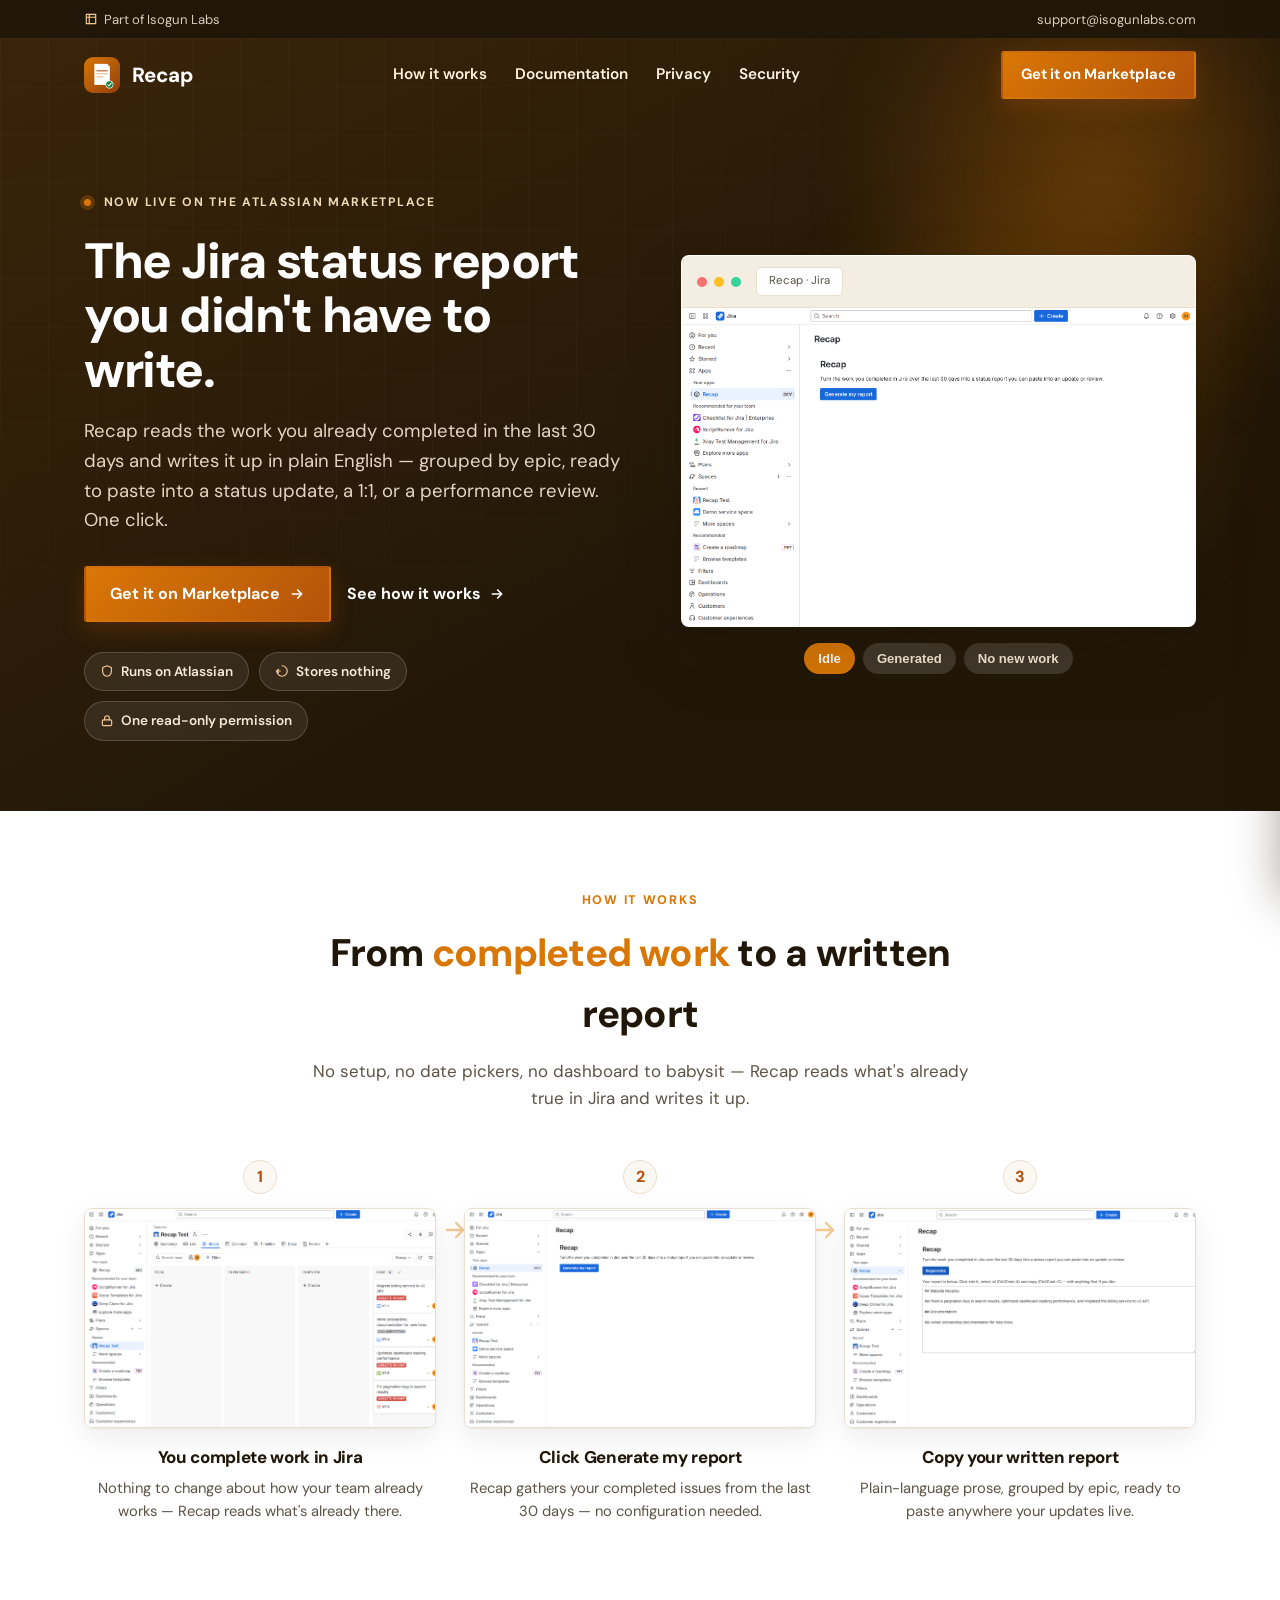
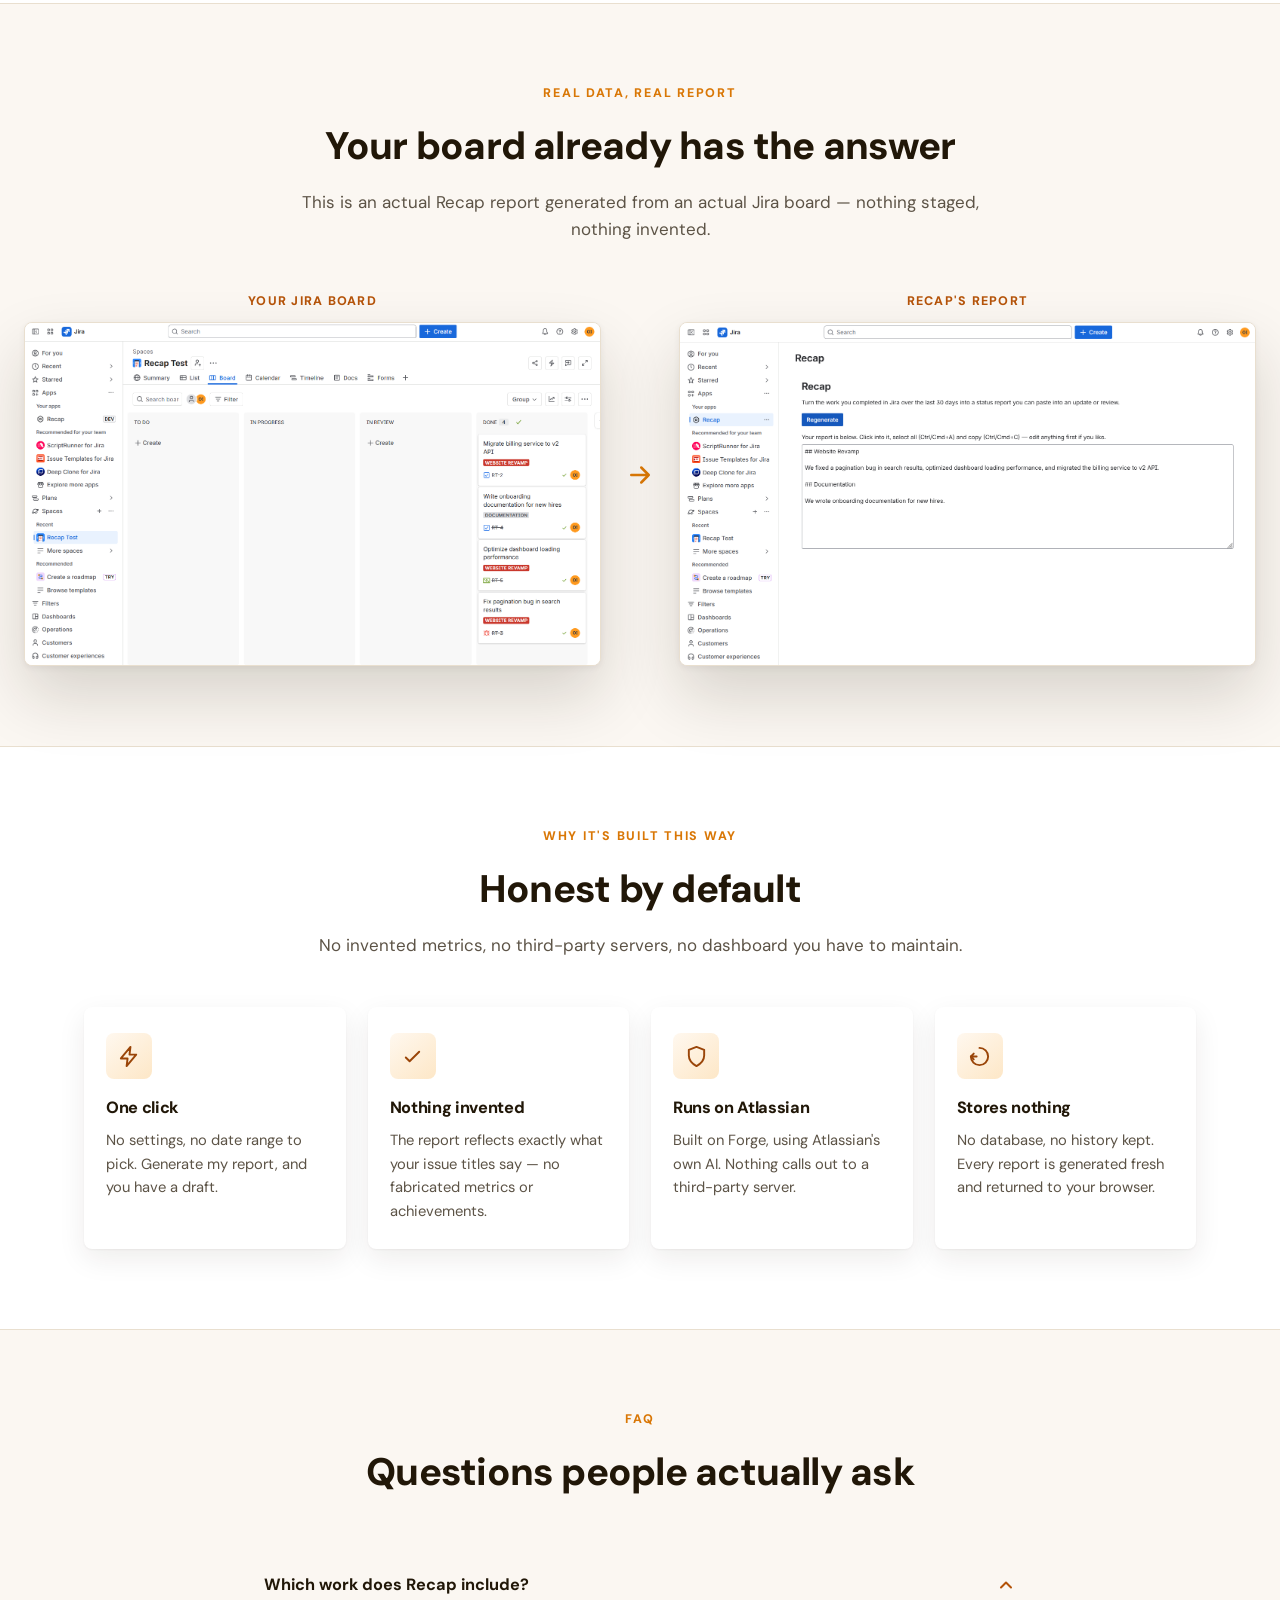
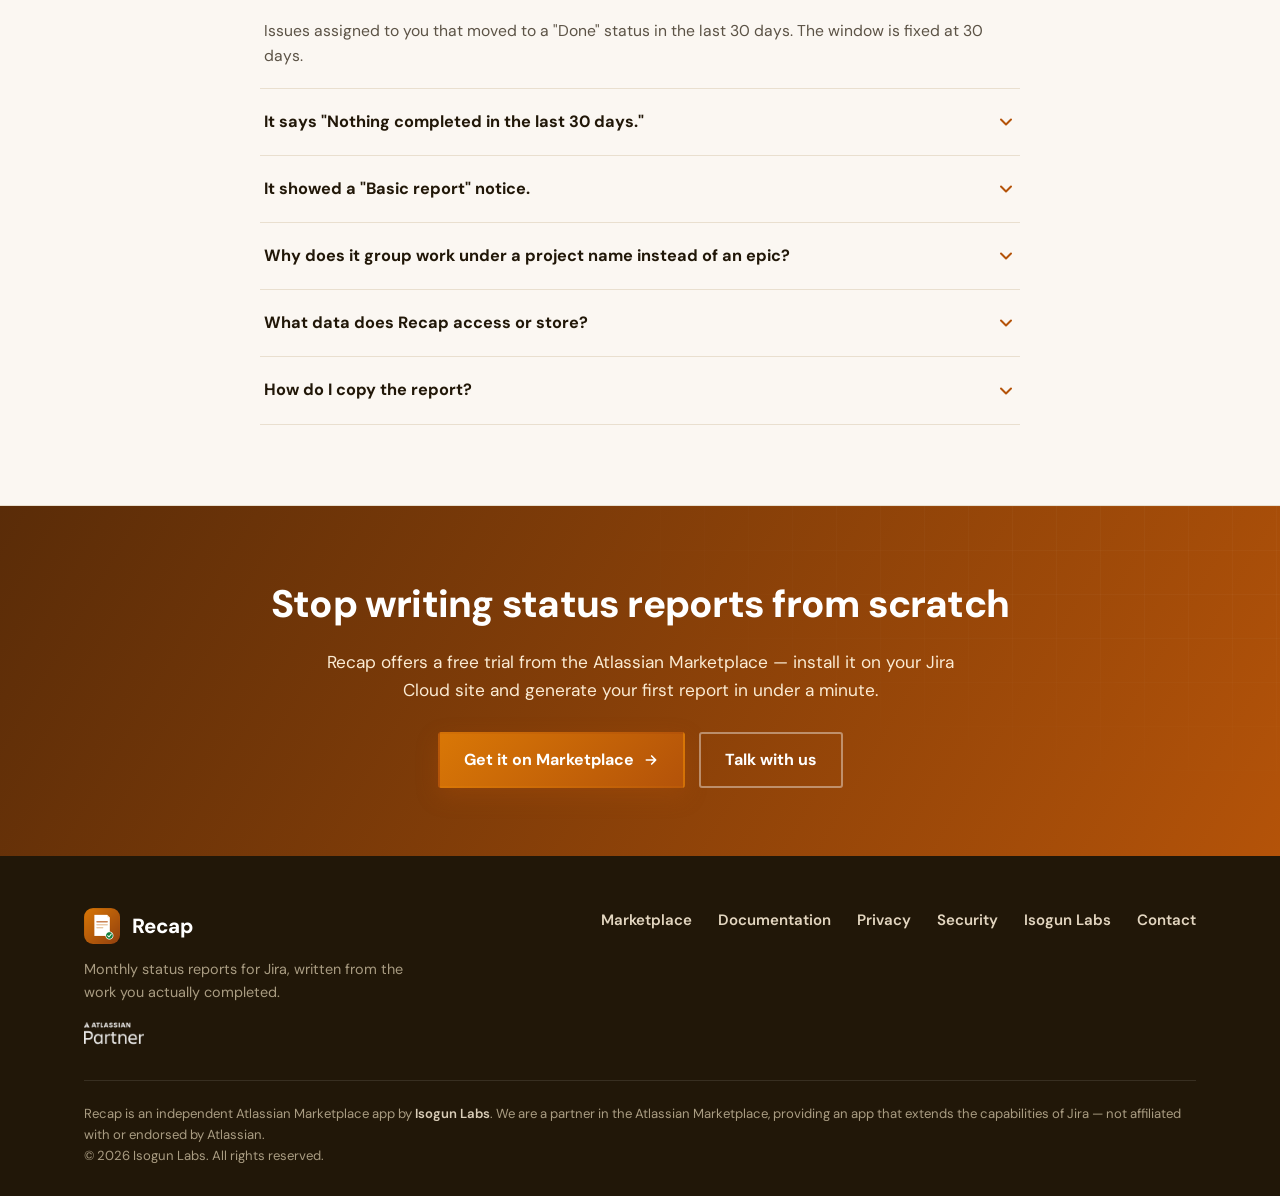
==== commit 85229fc8: "Add official Atlassian Partner brand assets; show partner status in footer Adds the verified Atlassi" ====
--- a/index.html
+++ b/index.html
@@ -6,6 +6,7 @@
 <meta name="color-scheme" content="light">
 <meta name="author" content="Isogun Labs">
 <meta name="theme-color" content="#211708">
+<meta name="msvalidate.01" content="B763854E989D3089E737F531F7833BE5" />
 <title>Recap — Jira Status Report App | One-Click Monthly Reports</title>
 <meta name="description" content="Recap turns your completed Jira work into a written monthly status report in one click. Runs entirely on Atlassian, and stores nothing.">
 <link rel="canonical" href="https://recap.isogunlabs.com/">
@@ -15,6 +16,8 @@
 <meta property="og:description" content="Turn completed Jira work into a written monthly status report in one click. Runs entirely on Atlassian and stores nothing.">
 <meta property="og:url" content="https://recap.isogunlabs.com/">
 <meta property="og:image" content="https://recap.isogunlabs.com/assets/img/recap-report.png">
+<meta property="og:image:width" content="1522">
+<meta property="og:image:height" content="907">
 <meta property="og:site_name" content="Recap">
 <meta name="twitter:card" content="summary_large_image">
 <meta name="twitter:site" content="@isogunlabs">
@@ -33,6 +36,24 @@
 {
   "@context": "https://schema.org",
   "@graph": [
+    {
+      "@type": "Organization",
+      "name": "Isogun Labs",
+      "url": "https://isogunlabs.com/",
+      "logo": "https://recap.isogunlabs.com/assets/img/recap-logo-144.png",
+      "sameAs": [
+        "https://www.linkedin.com/company/isogun-labs",
+        "https://x.com/isogunlabs",
+        "https://www.instagram.com/isogunlabs/",
+        "https://www.youtube.com/@isogun_labs"
+      ]
+    },
+    {
+      "@type": "BreadcrumbList",
+      "itemListElement": [
+        { "@type": "ListItem", "position": 1, "name": "Recap", "item": "https://recap.isogunlabs.com/" }
+      ]
+    },
     {
       "@type": "SoftwareApplication",
       "name": "Recap — Monthly Status Reports for Jira",
@@ -327,6 +348,7 @@
           <b>Recap</b>
         </a>
         <p>Monthly status reports for Jira, written from the work you actually completed.</p>
+        <img class="partner-badge" src="/assets/img/atlassian_partner_logo/atlassian-partner-attribution-inverse-rgb-2x.png" alt="We are a partner in the Atlassian Marketplace" width="144" height="62">
       </div>
       <div class="foot-links">
         <a href="https://marketplace.atlassian.com/2146687861" target="_blank" rel="noopener">Marketplace</a>
@@ -338,7 +360,7 @@
       </div>
     </div>
     <div class="foot-bottom">
-      Recap is an independent Atlassian Marketplace app by <a href="https://isogunlabs.com/">Isogun Labs</a>. Not affiliated with or endorsed by Atlassian.<br>
+      Recap is an independent Atlassian Marketplace app by <a href="https://isogunlabs.com/">Isogun Labs</a>. We are a partner in the Atlassian Marketplace, providing an app that extends the capabilities of Jira — not affiliated with or endorsed by Atlassian.<br>
       © 2026 Isogun Labs. All rights reserved.
     </div>
   </div>
--- a/assets/css/site.css
+++ b/assets/css/site.css
@@ -195,6 +195,7 @@
 .foot-top { display:flex; flex-wrap:wrap; justify-content:space-between; gap:32px; margin-bottom:32px; }
 .foot-brand .logo { margin-bottom:14px; }
 .foot-brand p { color:#A99C82; font-size:.9rem; max-width:34ch; margin:0; }
+.foot-brand .partner-badge { display:block; height:26px; width:auto; margin-top:18px; opacity:.9; }
 .foot-links { display:flex; flex-wrap:wrap; gap:10px 26px; }
 .foot-links a { color:#E3D6C0; text-decoration:none; font-size:.94rem; font-weight:600; }
 .foot-links a:hover { color:#fff; }
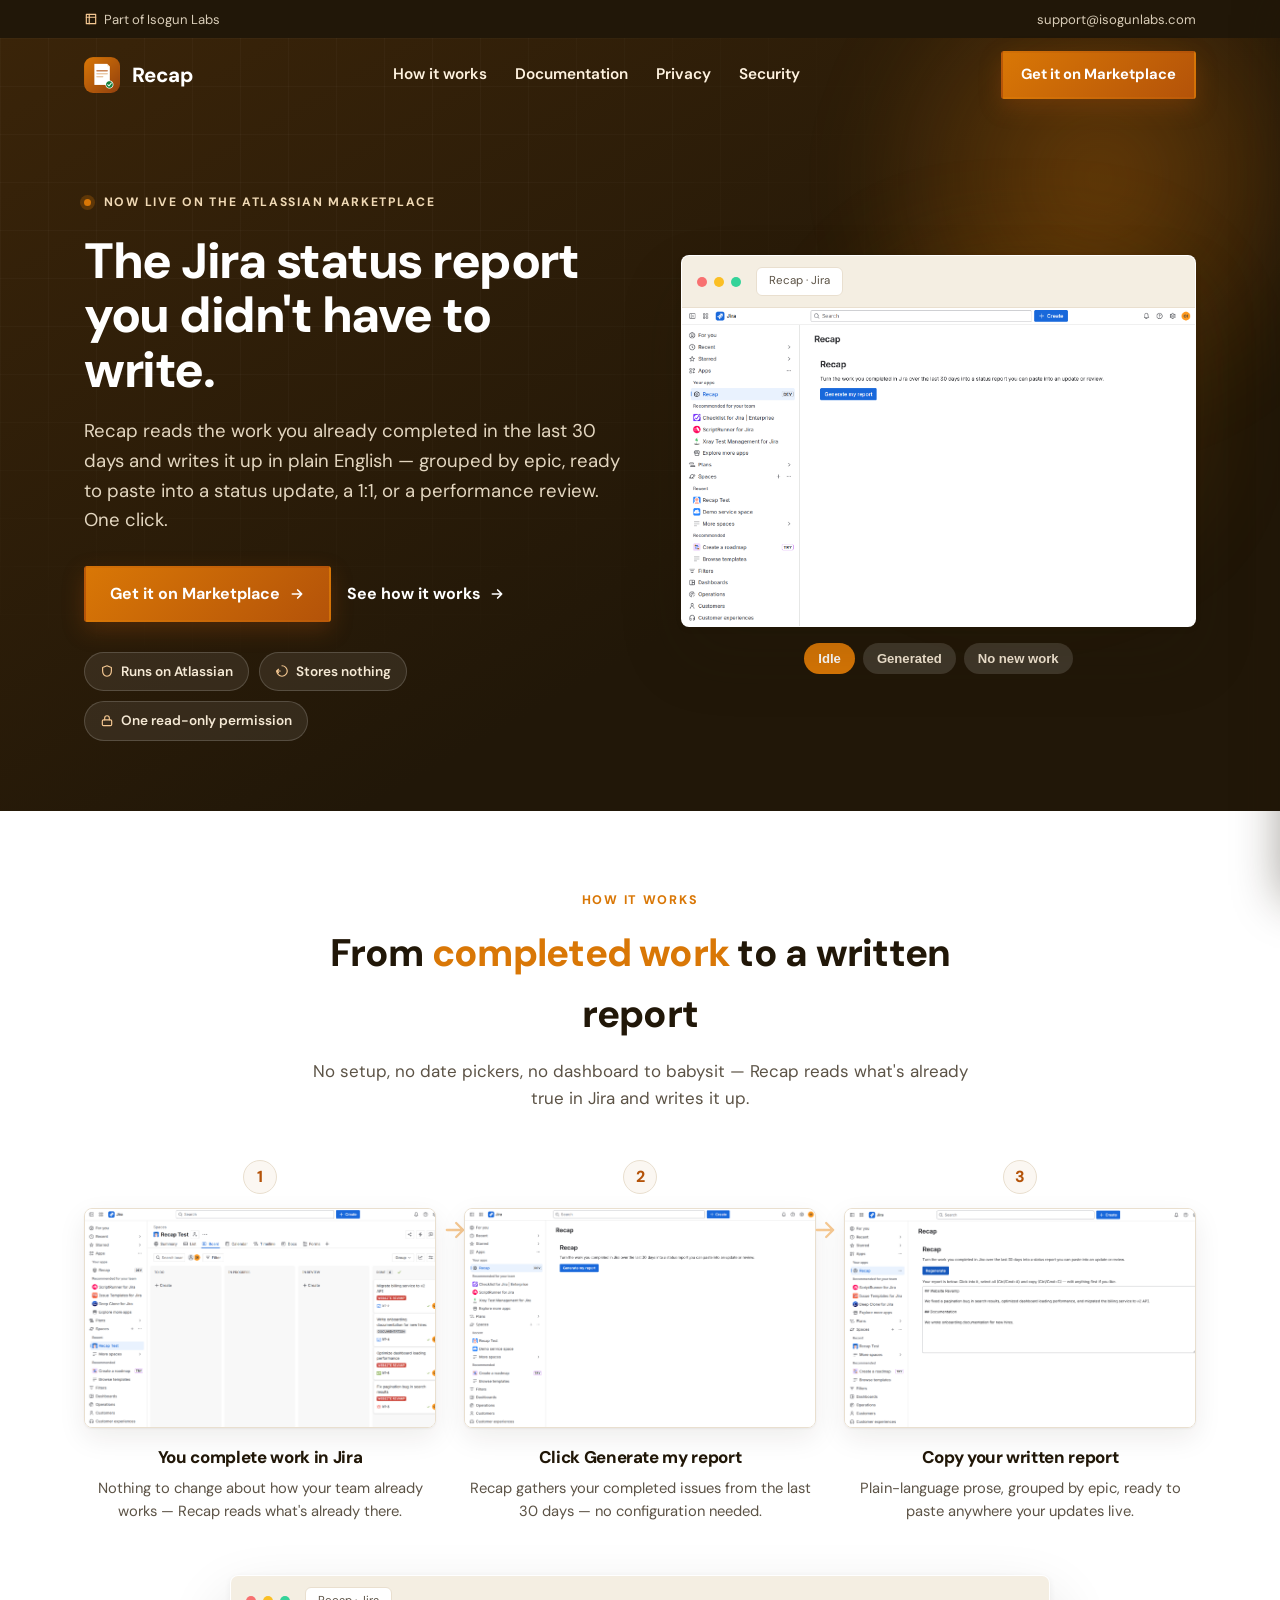
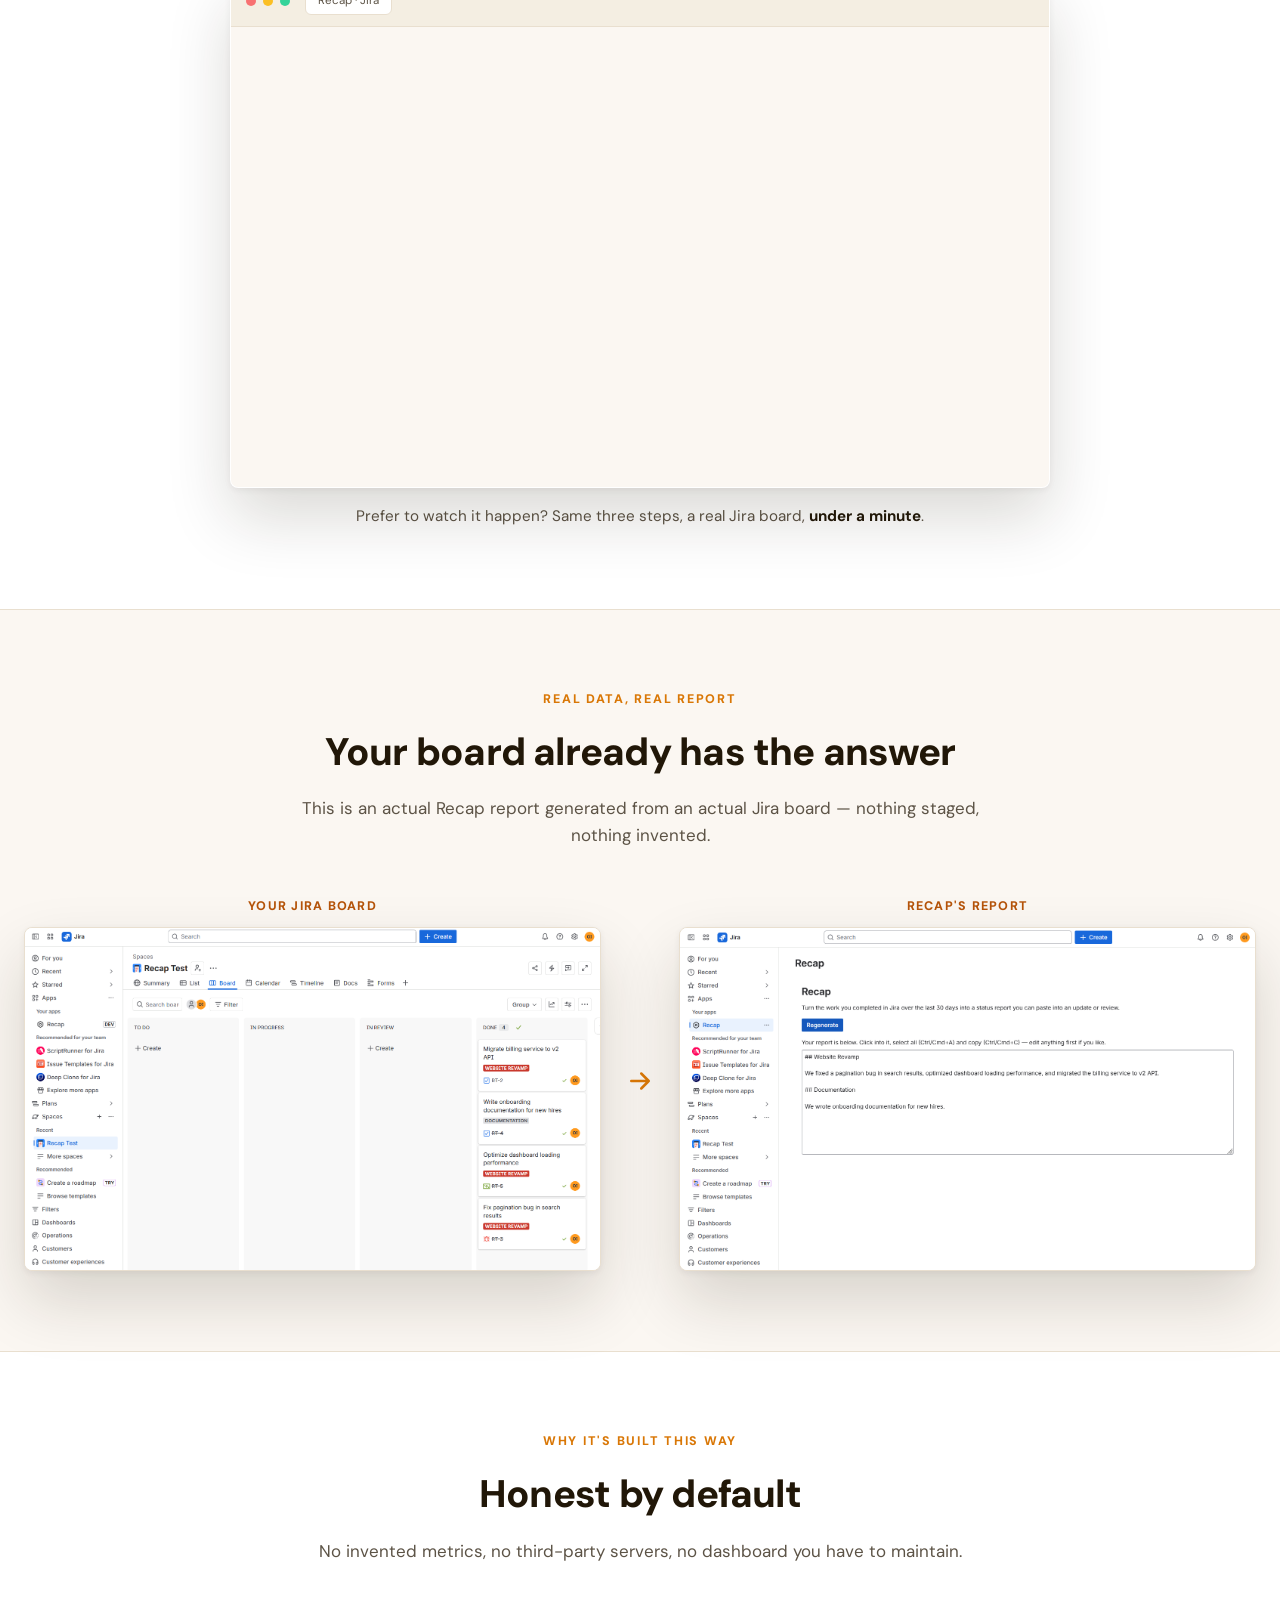
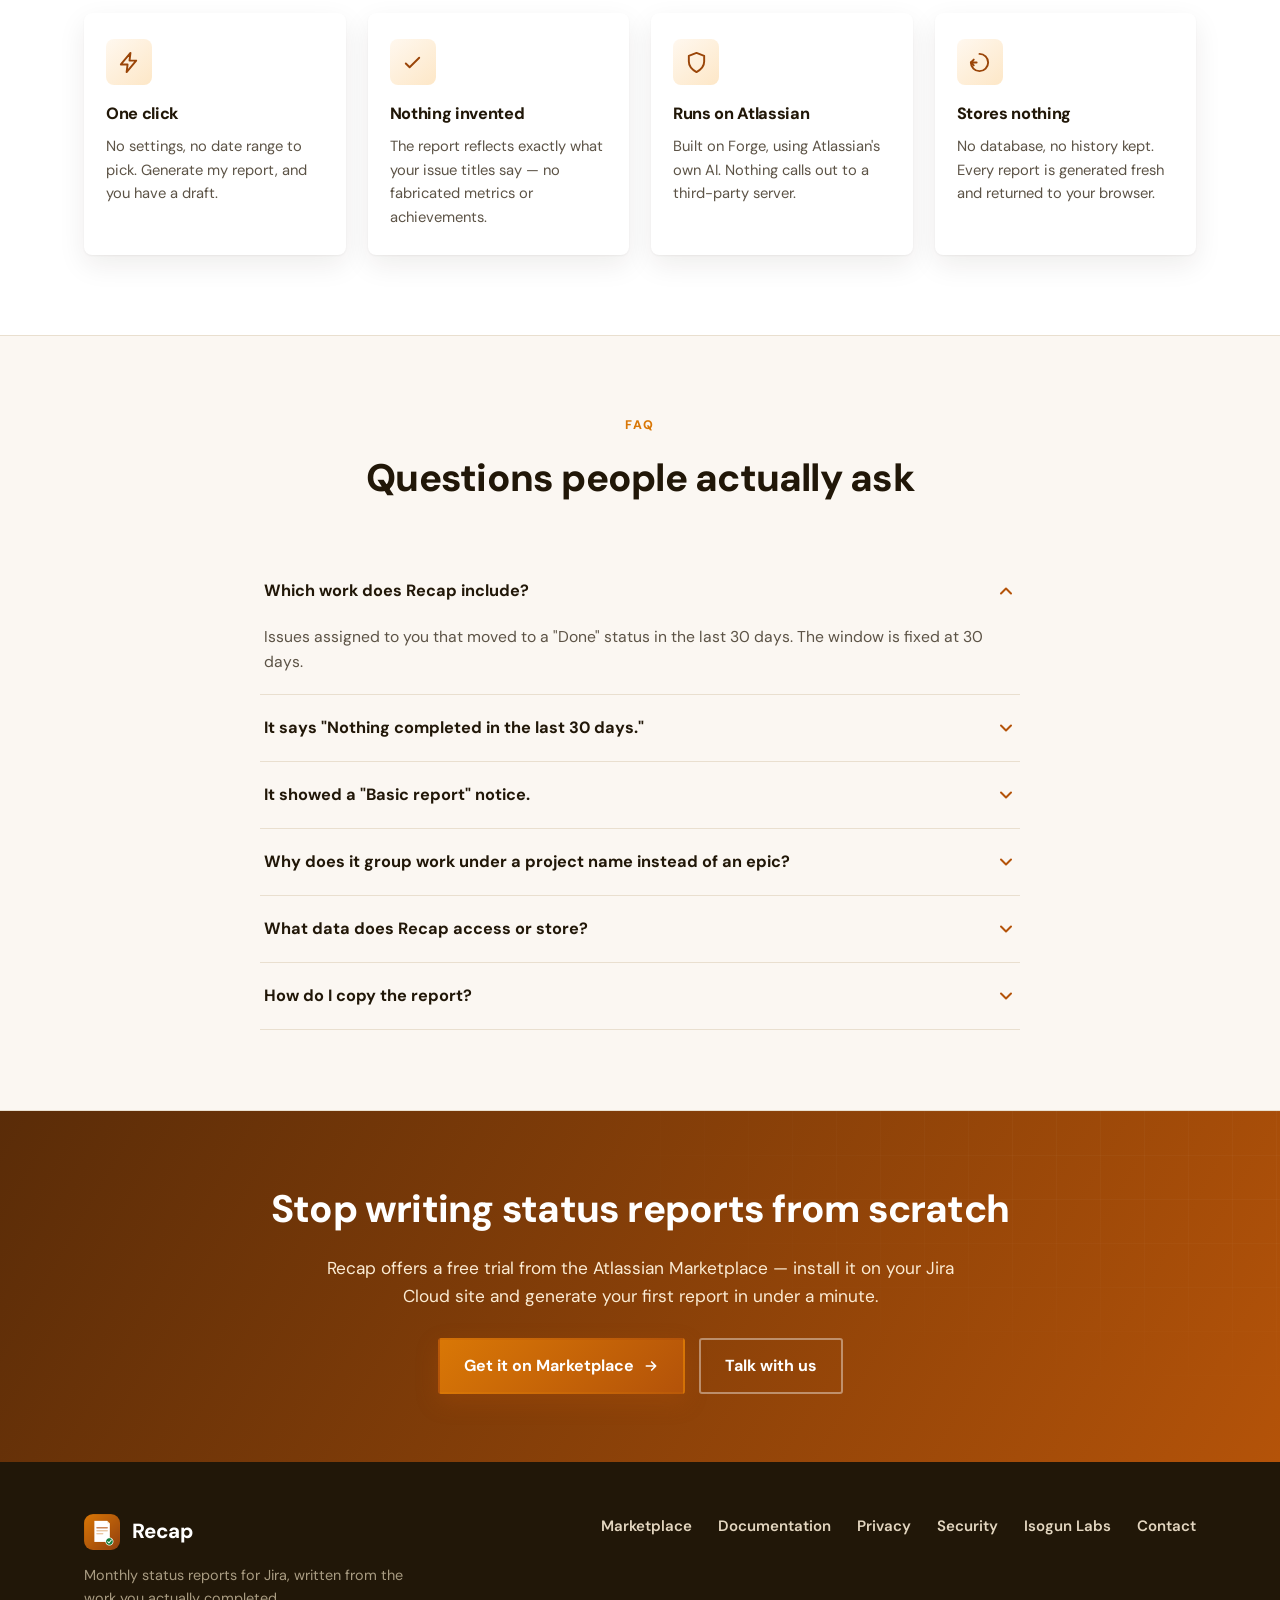
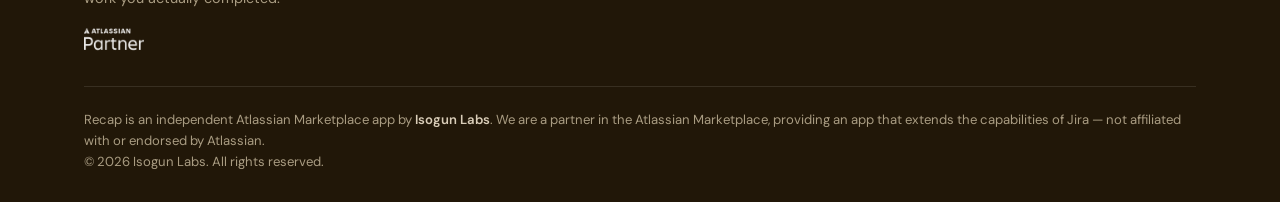
==== commit d9305921: "Embed the demo video in the homepage How it works section Sits directly beneath the 3-step flow, fra" ====
--- a/index.html
+++ b/index.html
@@ -91,7 +91,7 @@
 }
 </script>
 
-<link rel="stylesheet" href="/assets/css/site.css?v=9">
+<link rel="stylesheet" href="/assets/css/site.css?v=10">
 </head>
 <body>
 
@@ -220,6 +220,16 @@
         <p>Plain-language prose, grouped by epic, ready to paste anywhere your updates live.</p>
       </div>
     </div>
+
+    <div class="how-video">
+      <div class="mock">
+        <div class="bar" aria-hidden="true"><i class="r"></i><i class="y"></i><i class="g"></i><span class="url">Recap · Jira</span></div>
+        <div class="video-embed">
+          <iframe src="https://www.youtube.com/embed/xNkR6TwXgtU" title="Recap Demo: Turn Jira Work Into a Status Report in One Click" allow="accelerometer; autoplay; clipboard-write; encrypted-media; gyroscope; picture-in-picture" allowfullscreen loading="lazy"></iframe>
+        </div>
+      </div>
+      <p class="how-video-caption">Prefer to watch it happen? Same three steps, a real Jira board, <strong>under a minute</strong>.</p>
+    </div>
   </div>
 </section>
 
@@ -366,6 +376,6 @@
   </div>
 </footer>
 
-<script src="/assets/js/site.js?v=9" defer></script>
+<script src="/assets/js/site.js?v=10" defer></script>
 </body>
 </html>
--- a/assets/css/site.css
+++ b/assets/css/site.css
@@ -147,6 +147,12 @@
 .flow-arrow { position:absolute; top:56px; width:28px; height:28px; color:var(--amber-200); }
 .flow-arrow svg { width:100%; height:100%; }
 
+.how-video { max-width:820px; margin:52px auto 0; }
+.how-video .video-embed { position:relative; width:100%; aspect-ratio:16/9; background:var(--panel); }
+.how-video .video-embed iframe { position:absolute; inset:0; width:100%; height:100%; border:0; }
+.how-video-caption { margin:16px 0 0; text-align:center; color:var(--body); font-size:.95rem; }
+.how-video-caption strong { color:var(--ink); }
+
 /* principle / feature grid */
 .principles { display:grid; grid-template-columns:repeat(4,1fr); gap:22px; }
 .principle { background:var(--white); border-radius:8px; padding:26px 22px; box-shadow:var(--shadow); transition:transform .2s, box-shadow .25s; }
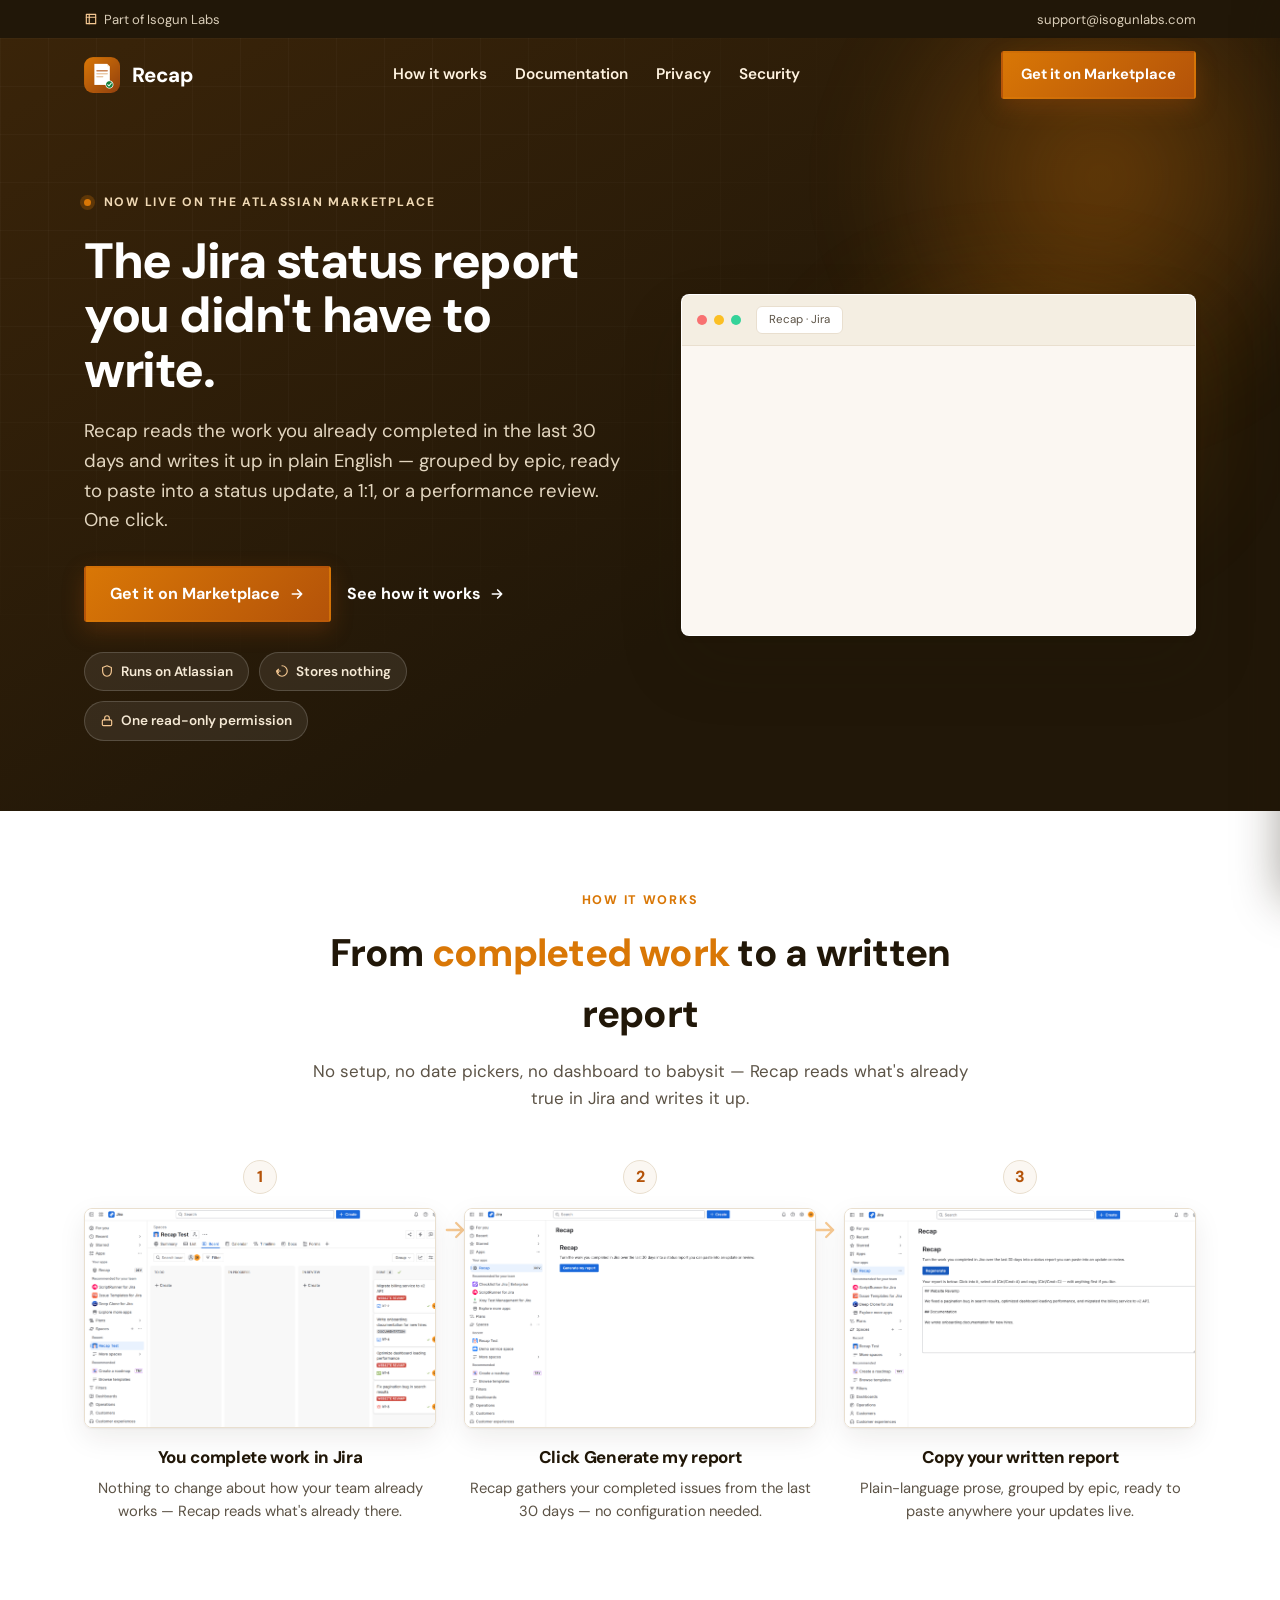
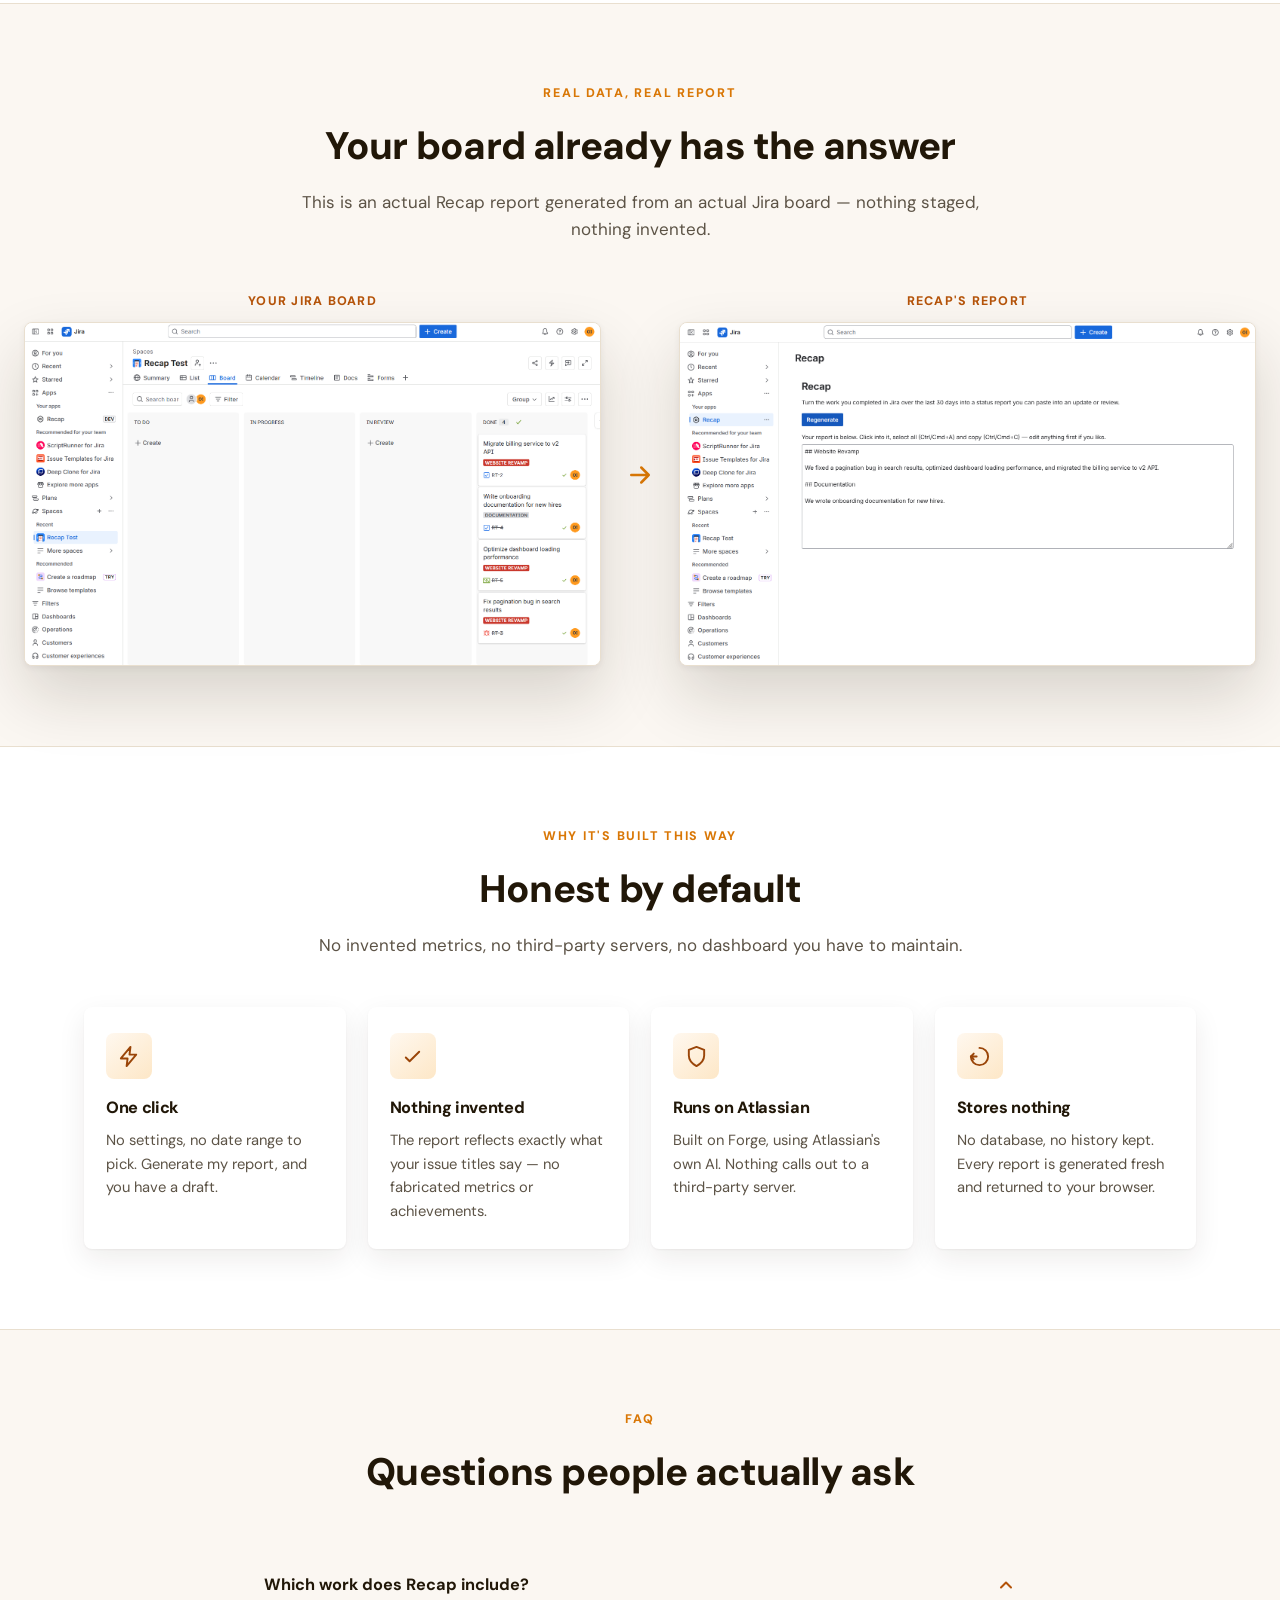
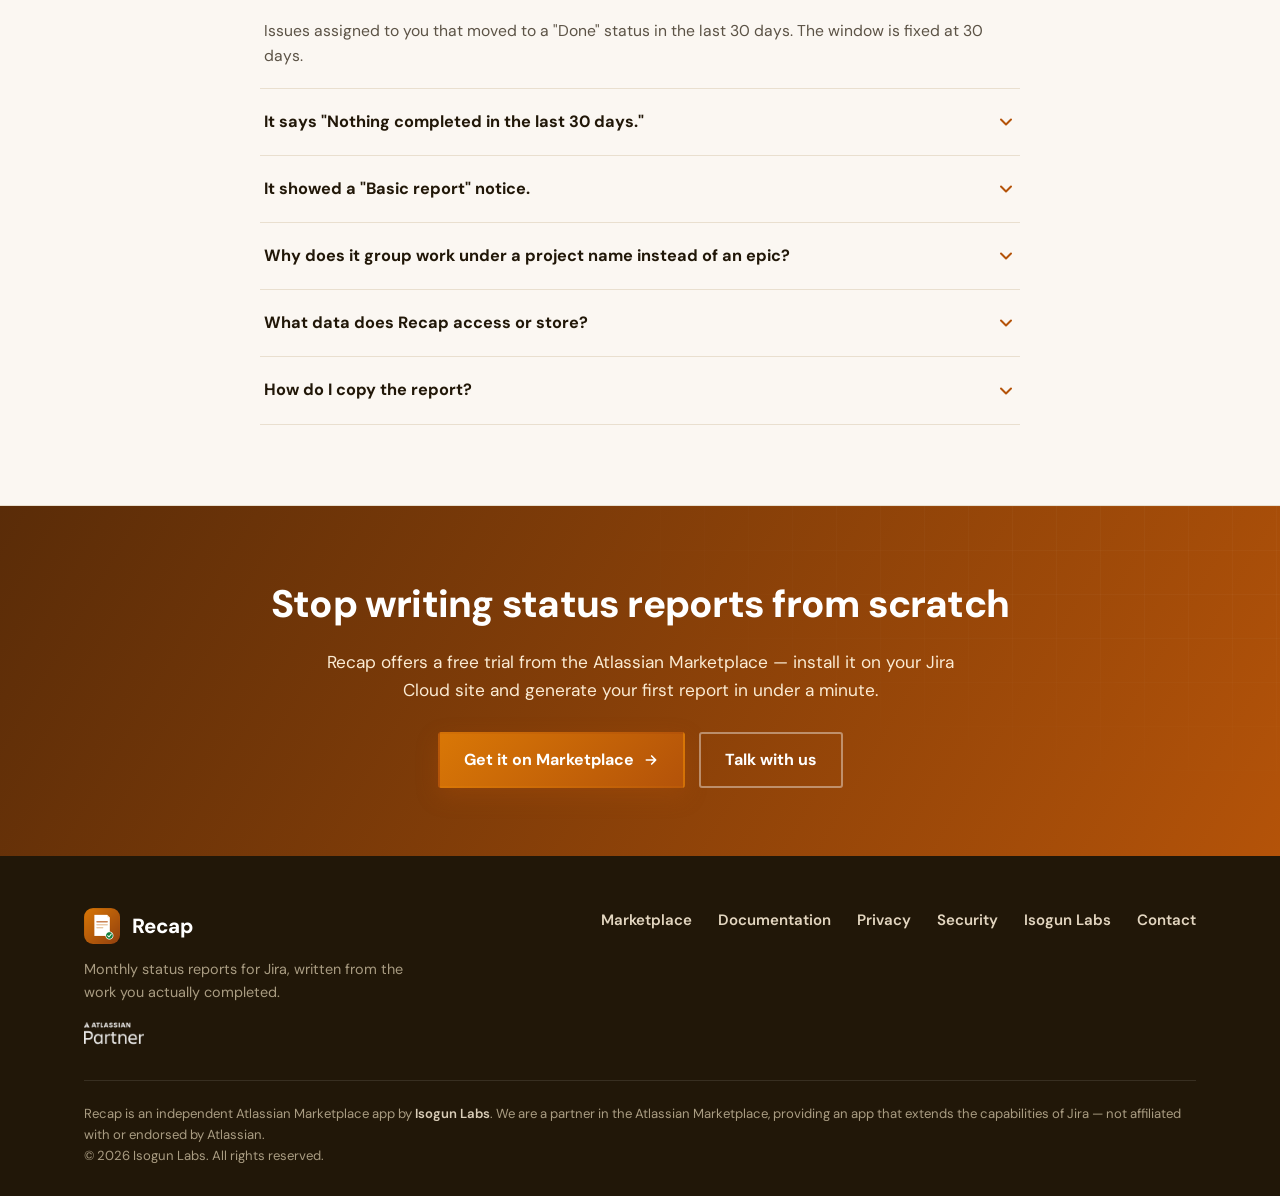
==== commit 85d7ca4e: "Move the demo video into the hero, replacing the screenshot slider The video is a stronger above-the" ====
--- a/index.html
+++ b/index.html
@@ -30,7 +30,6 @@
 <link rel="apple-touch-icon" href="/assets/img/recap-logo-144.png">
 
 <link rel="preload" as="font" type="font/woff2" href="/assets/fonts/dm-sans-latin.woff2" crossorigin>
-<link rel="preload" as="image" fetchpriority="high" href="/assets/img/recap-idle.png">
 
 <script type="application/ld+json">
 {
@@ -172,16 +171,9 @@
     <div class="showcase-frame">
       <div class="mock">
         <div class="bar" aria-hidden="true"><i class="r"></i><i class="y"></i><i class="g"></i><span class="url">Recap · Jira</span></div>
-        <div class="shot-stage">
-          <img class="active" src="/assets/img/recap-idle.png" width="1523" height="943" alt="Recap's idle screen in Jira, showing a single Generate my report button." loading="eager" fetchpriority="high" decoding="async">
-          <img src="/assets/img/recap-report.png" width="1522" height="907" alt="Recap showing a generated status report grouped under Website Revamp and Documentation, ready to copy.">
-          <img src="/assets/img/recap-empty.png" width="1519" height="881" alt="Recap's empty state, saying nothing was completed in the last 30 days.">
+        <div class="video-embed">
+          <iframe src="https://www.youtube.com/embed/xNkR6TwXgtU" title="Recap Demo: Turn Jira Work Into a Status Report in One Click" allow="accelerometer; autoplay; clipboard-write; encrypted-media; gyroscope; picture-in-picture" allowfullscreen></iframe>
         </div>
-      </div>
-      <div class="shot-tabs">
-        <button class="active" type="button">Idle</button>
-        <button type="button">Generated</button>
-        <button type="button">No new work</button>
       </div>
     </div>
   </div>
@@ -219,16 +211,6 @@
         <h3>Copy your written report</h3>
         <p>Plain-language prose, grouped by epic, ready to paste anywhere your updates live.</p>
       </div>
-    </div>
-
-    <div class="how-video">
-      <div class="mock">
-        <div class="bar" aria-hidden="true"><i class="r"></i><i class="y"></i><i class="g"></i><span class="url">Recap · Jira</span></div>
-        <div class="video-embed">
-          <iframe src="https://www.youtube.com/embed/xNkR6TwXgtU" title="Recap Demo: Turn Jira Work Into a Status Report in One Click" allow="accelerometer; autoplay; clipboard-write; encrypted-media; gyroscope; picture-in-picture" allowfullscreen loading="lazy"></iframe>
-        </div>
-      </div>
-      <p class="how-video-caption">Prefer to watch it happen? Same three steps, a real Jira board, <strong>under a minute</strong>.</p>
     </div>
   </div>
 </section>
--- a/assets/css/site.css
+++ b/assets/css/site.css
@@ -122,12 +122,8 @@
 .mock .bar i { width:10px; height:10px; border-radius:50%; }
 .mock .bar .r{background:#F87171;} .mock .bar .y{background:#FBBF24;} .mock .bar .g{background:#34D399;}
 .mock .bar .url { margin-left:8px; font-size:.72rem; color:var(--body); background:var(--white); border:1px solid var(--line); border-radius:6px; padding:4px 12px; }
-.shot-stage { position:relative; aspect-ratio:1523/943; background:var(--white); }
-.shot-stage img { position:absolute; inset:0; width:100%; height:100%; object-fit:cover; object-position:top left; opacity:0; transition:opacity .5s ease; }
-.shot-stage img.active { opacity:1; }
-.shot-tabs { display:flex; gap:8px; margin-top:16px; justify-content:center; }
-.shot-tabs button { border:0; background:rgba(255,255,255,.14); color:#F5E9D5; font-size:.82rem; font-weight:700; padding:8px 14px; border-radius:999px; cursor:pointer; transition:background .2s, color .2s; }
-.shot-tabs button.active, .shot-tabs button:hover { background:var(--amber-400); color:#fff; }
+.video-embed { position:relative; width:100%; aspect-ratio:16/9; background:var(--panel); }
+.video-embed iframe { position:absolute; inset:0; width:100%; height:100%; border:0; }
 
 /* section scaffolding */
 section.block { padding:80px 0; }
@@ -146,12 +142,6 @@
 .flow-step p { margin:0; color:var(--body); font-size:.92rem; line-height:1.55; }
 .flow-arrow { position:absolute; top:56px; width:28px; height:28px; color:var(--amber-200); }
 .flow-arrow svg { width:100%; height:100%; }
-
-.how-video { max-width:820px; margin:52px auto 0; }
-.how-video .video-embed { position:relative; width:100%; aspect-ratio:16/9; background:var(--panel); }
-.how-video .video-embed iframe { position:absolute; inset:0; width:100%; height:100%; border:0; }
-.how-video-caption { margin:16px 0 0; text-align:center; color:var(--body); font-size:.95rem; }
-.how-video-caption strong { color:var(--ink); }
 
 /* principle / feature grid */
 .principles { display:grid; grid-template-columns:repeat(4,1fr); gap:22px; }
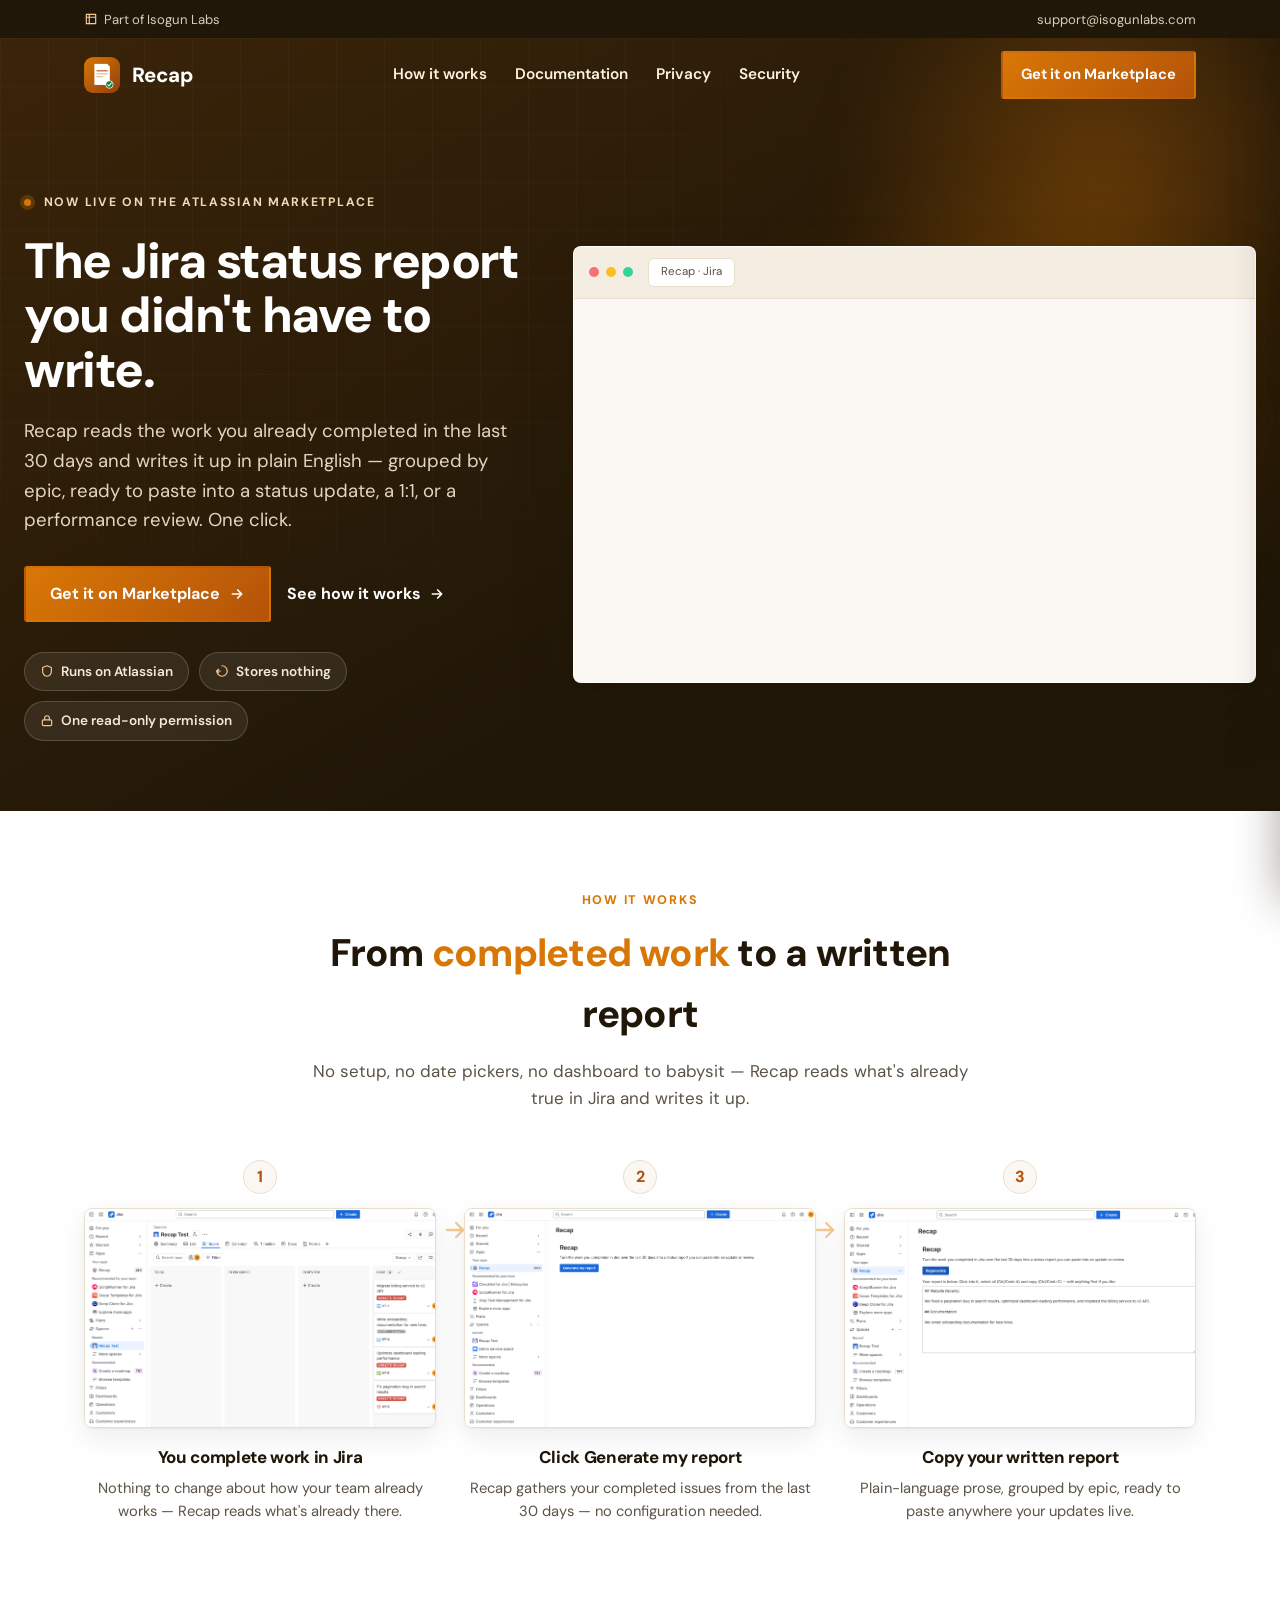
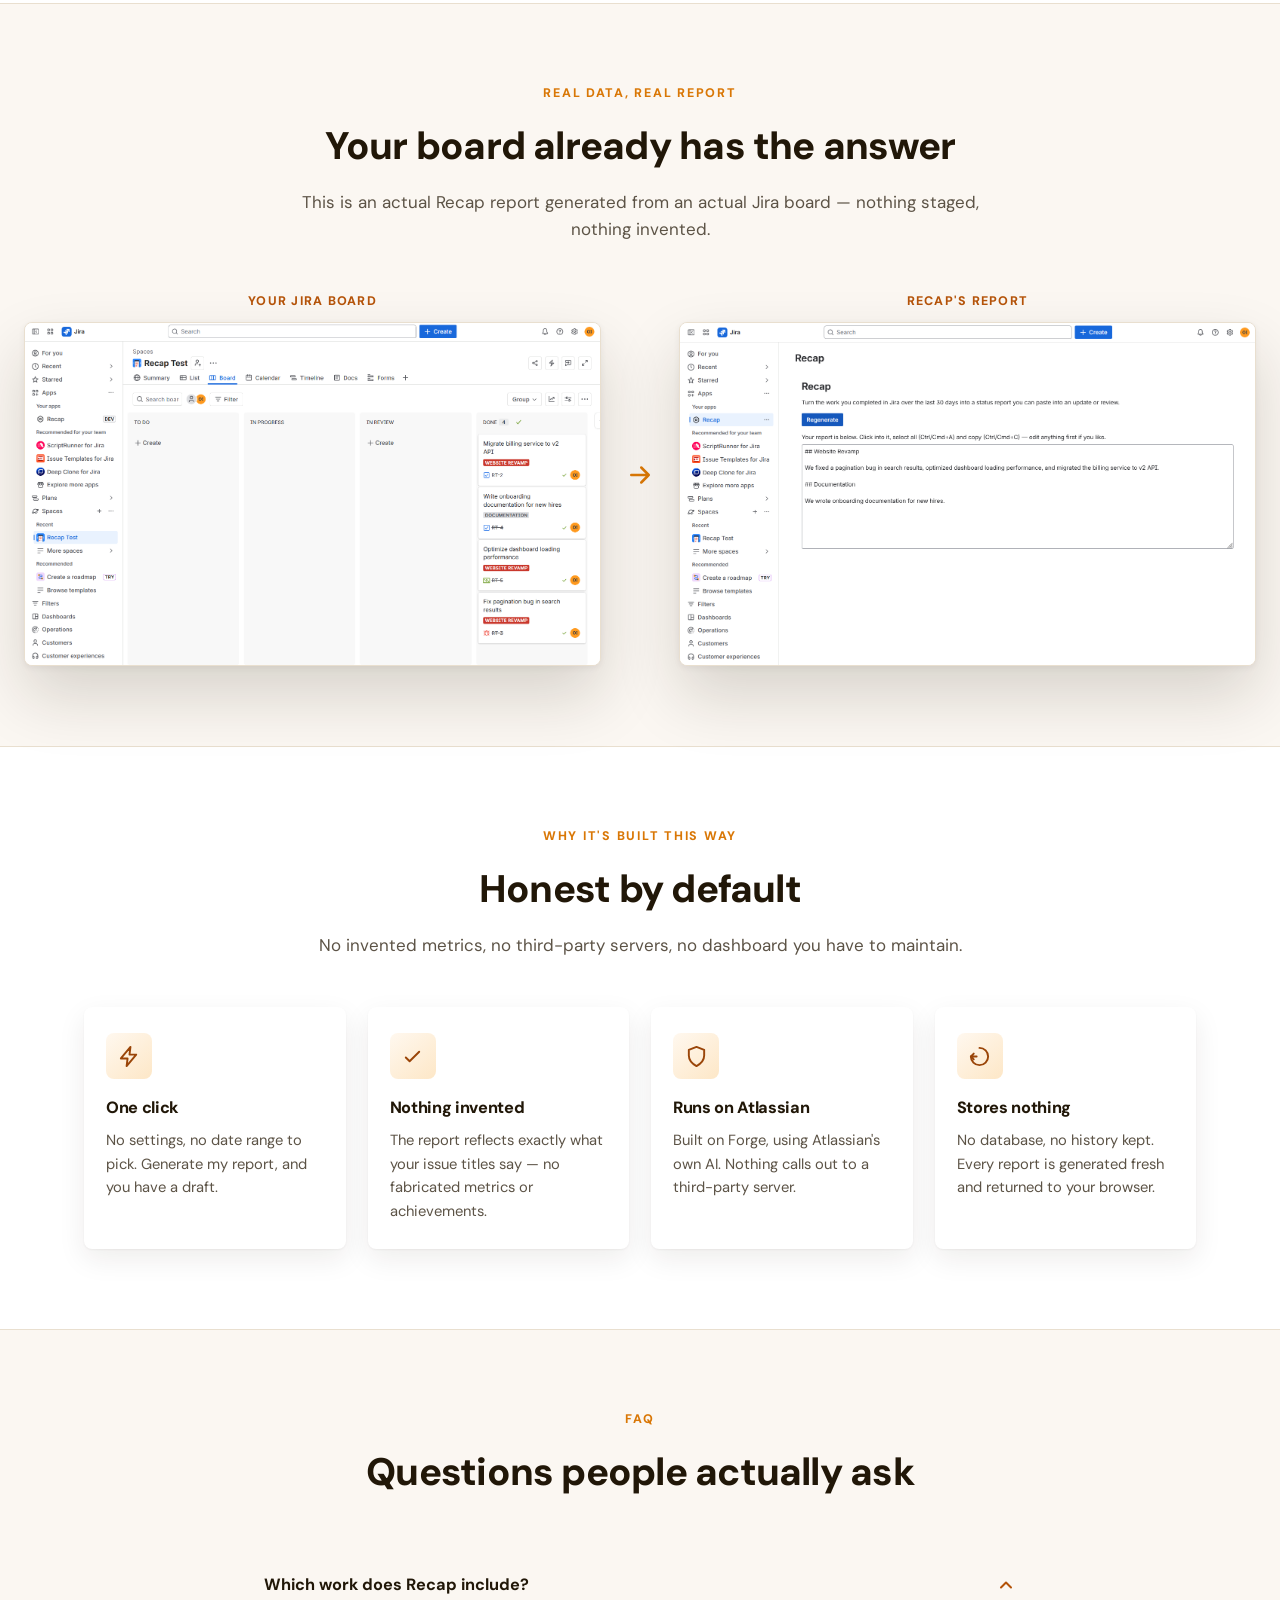
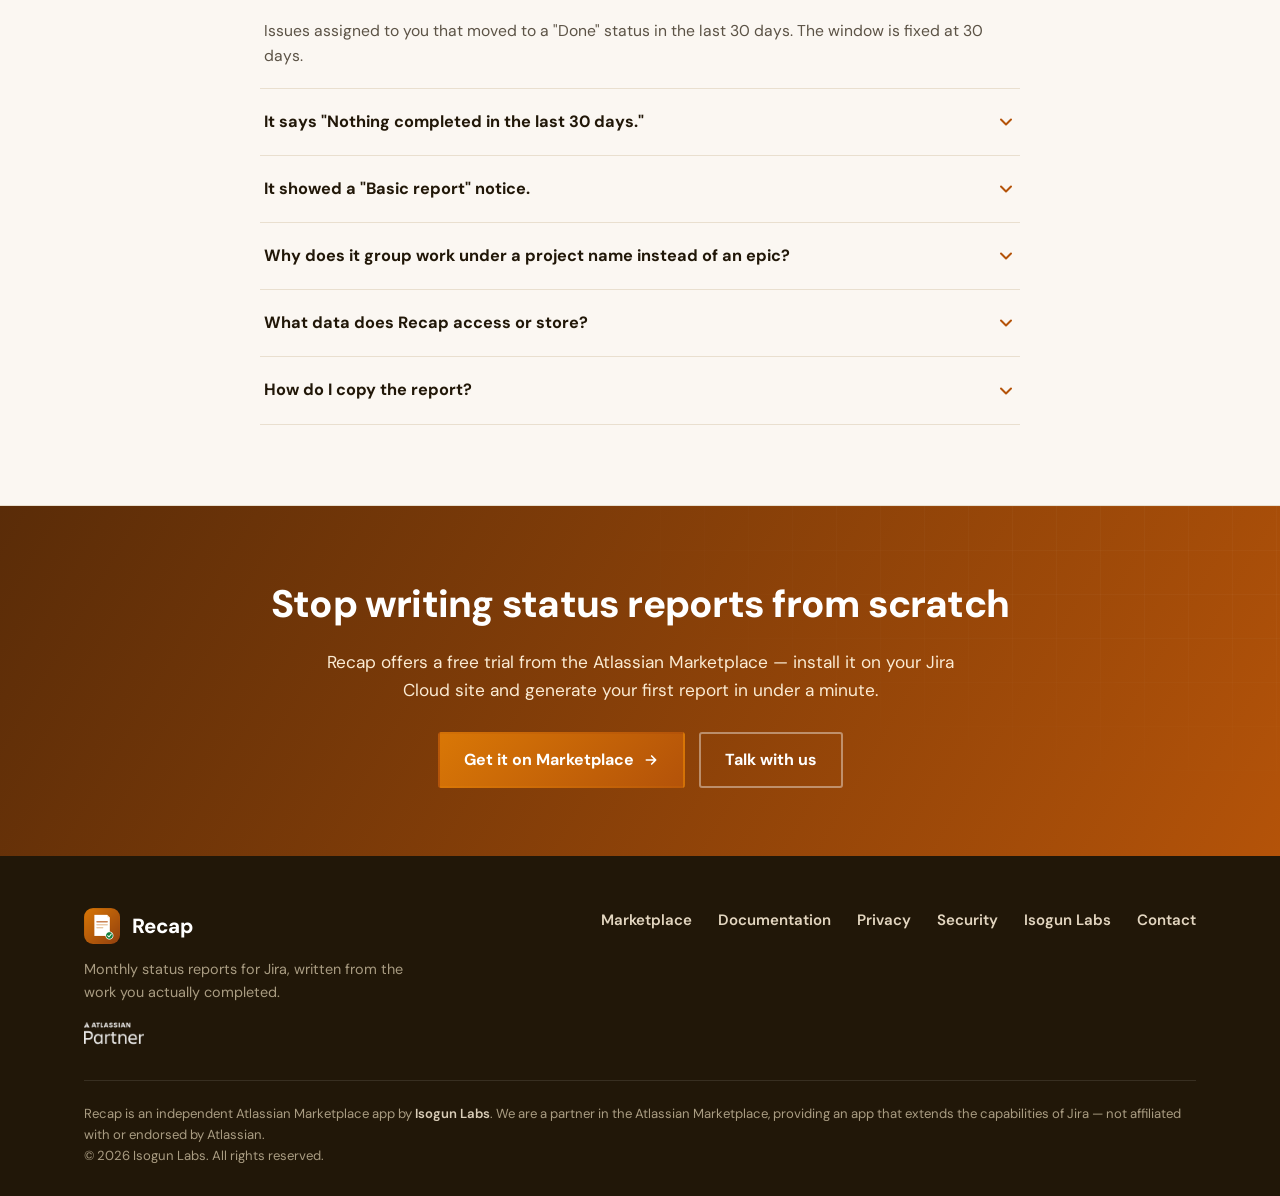
==== commit c590681f: "Use the designed video thumbnail as the OG/Twitter share image Replaces the plain report screenshot " ====
--- a/index.html
+++ b/index.html
@@ -15,15 +15,15 @@
 <meta property="og:title" content="Recap — Jira Status Report App">
 <meta property="og:description" content="Turn completed Jira work into a written monthly status report in one click. Runs entirely on Atlassian and stores nothing.">
 <meta property="og:url" content="https://recap.isogunlabs.com/">
-<meta property="og:image" content="https://recap.isogunlabs.com/assets/img/recap-report.png">
-<meta property="og:image:width" content="1522">
-<meta property="og:image:height" content="907">
+<meta property="og:image" content="https://recap.isogunlabs.com/assets/img/Recap-thumbnail.png">
+<meta property="og:image:width" content="1280">
+<meta property="og:image:height" content="720">
 <meta property="og:site_name" content="Recap">
 <meta name="twitter:card" content="summary_large_image">
 <meta name="twitter:site" content="@isogunlabs">
 <meta name="twitter:title" content="Recap — Jira Status Report App">
 <meta name="twitter:description" content="Turn completed Jira work into a written monthly status report in one click. Runs entirely on Atlassian and stores nothing.">
-<meta name="twitter:image" content="https://recap.isogunlabs.com/assets/img/recap-report.png">
+<meta name="twitter:image" content="https://recap.isogunlabs.com/assets/img/Recap-thumbnail.png">
 
 <link rel="icon" href="/assets/img/recap-logo.svg" type="image/svg+xml">
 <link rel="icon" href="/assets/img/recap-logo-144.png" sizes="144x144" type="image/png">
@@ -61,7 +61,7 @@
       "url": "https://recap.isogunlabs.com/",
       "installUrl": "https://marketplace.atlassian.com/2146687861",
       "downloadUrl": "https://marketplace.atlassian.com/2146687861",
-      "image": "https://recap.isogunlabs.com/assets/img/recap-report.png",
+      "image": "https://recap.isogunlabs.com/assets/img/Recap-thumbnail.png",
       "description": "Recap turns your completed Jira work from the last 30 days into a written monthly status report in one click — grouped by epic, ready to paste into a status update or performance review. Runs entirely on Atlassian and stores nothing.",
       "publisher": { "@type": "Organization", "name": "Isogun Labs", "url": "https://isogunlabs.com/" }
     },
--- a/assets/css/site.css
+++ b/assets/css/site.css
@@ -48,8 +48,8 @@
 /* buttons */
 .btn { display:inline-flex; align-items:center; gap:9px; font-size:1rem; font-weight:700; text-decoration:none; padding:13px 24px; border-radius:3px; transition:transform .16s, box-shadow .25s, background .2s, color .2s; cursor:pointer; border:2px solid transparent; }
 .btn svg { width:16px; height:16px; transition:transform .2s; }
-.btn-amber { color:#fff; background:linear-gradient(135deg,var(--amber-400),var(--amber)); box-shadow:0 8px 22px rgba(180,83,9,.28); }
-.btn-amber:hover { box-shadow:0 10px 26px rgba(180,83,9,.36); transform:translateY(-2px); }
+.btn-amber { color:#fff; background:linear-gradient(135deg,var(--amber-400),var(--amber)); }
+.btn-amber:hover { transform:translateY(-2px); }
 .btn-amber:hover svg { transform:translateX(4px); }
 .btn-ghost { color:var(--ink); border-color:var(--line); background:var(--white); }
 .btn-ghost:hover { border-color:var(--amber-400); color:var(--amber); }
@@ -69,9 +69,11 @@
 .util .u-left svg { width:14px; height:14px; color:var(--amber-200); }
 
 /* nav */
-.nav { position:sticky; top:0; z-index:60; background:transparent; box-shadow:0 1px 0 rgba(255,255,255,0); transition:background .4s ease, box-shadow .4s ease; }
+.nav { position:sticky; top:0; z-index:60; background:transparent; box-shadow:0 1px 0 rgba(255,255,255,0); transition:box-shadow .4s ease; }
+.nav::before { content:""; position:absolute; inset:0; z-index:-1; background:linear-gradient(135deg,var(--amber-400),var(--amber-900)); opacity:0; transition:opacity .4s ease; }
 .nav .wrap { display:flex; align-items:center; justify-content:space-between; height:74px; transition:height .3s ease; }
-.nav.scrolled, .nav.nav-solid { background:linear-gradient(135deg,var(--amber-400),var(--amber-900)); box-shadow:0 10px 28px rgba(33,23,8,.28); }
+.nav.scrolled, .nav.nav-solid { box-shadow:0 10px 28px rgba(33,23,8,.28); }
+.nav.scrolled::before, .nav.nav-solid::before { opacity:1; }
 .nav.scrolled .wrap, .nav.nav-solid .wrap { height:60px; }
 .logo { display:inline-flex; align-items:center; gap:12px; text-decoration:none; }
 .logo img { height:36px; width:auto; flex:none; display:block; border-radius:9px; }
@@ -103,7 +105,7 @@
 .hero-facets { position:absolute; inset:0; opacity:.5; background-image:linear-gradient(rgba(255,255,255,.05) 1px,transparent 1px),linear-gradient(90deg,rgba(255,255,255,.05) 1px,transparent 1px); background-size:48px 48px; mask-image:radial-gradient(ellipse 75% 90% at 20% 20%,#000 30%,transparent 75%); -webkit-mask-image:radial-gradient(ellipse 75% 90% at 20% 20%,#000 30%,transparent 75%); }
 .hero-glow { position:absolute; width:520px; height:520px; border-radius:50%; background:radial-gradient(circle,rgba(217,119,6,.35),transparent 70%); filter:blur(30px); top:-120px; right:-80px; animation:float 9s ease-in-out infinite; }
 @keyframes float { 0%,100%{ transform:translate(0,0); } 50%{ transform:translate(-24px,26px); } }
-.hero .wrap { position:relative; z-index:1; padding:76px 24px 70px; display:grid; grid-template-columns:1.05fr 1fr; gap:56px; align-items:center; }
+.hero .wrap { position:relative; z-index:1; padding:76px 24px 70px; display:grid; grid-template-columns:0.85fr 1.15fr; gap:44px; align-items:center; max-width:1280px; }
 .eyebrow { font-size:.76rem; font-weight:700; letter-spacing:.14em; text-transform:uppercase; color:#F0D9B5; }
 .eyebrow .dot { display:inline-block; width:7px; height:7px; margin-right:8px; border-radius:50%; background:var(--amber-400); box-shadow:0 0 0 4px rgba(217,119,6,.25); vertical-align:middle; }
 .hero h1 { font-size:clamp(2rem,4.4vw,3.1rem); line-height:1.1; font-weight:800; margin:20px 0 0; letter-spacing:-.03em; }
